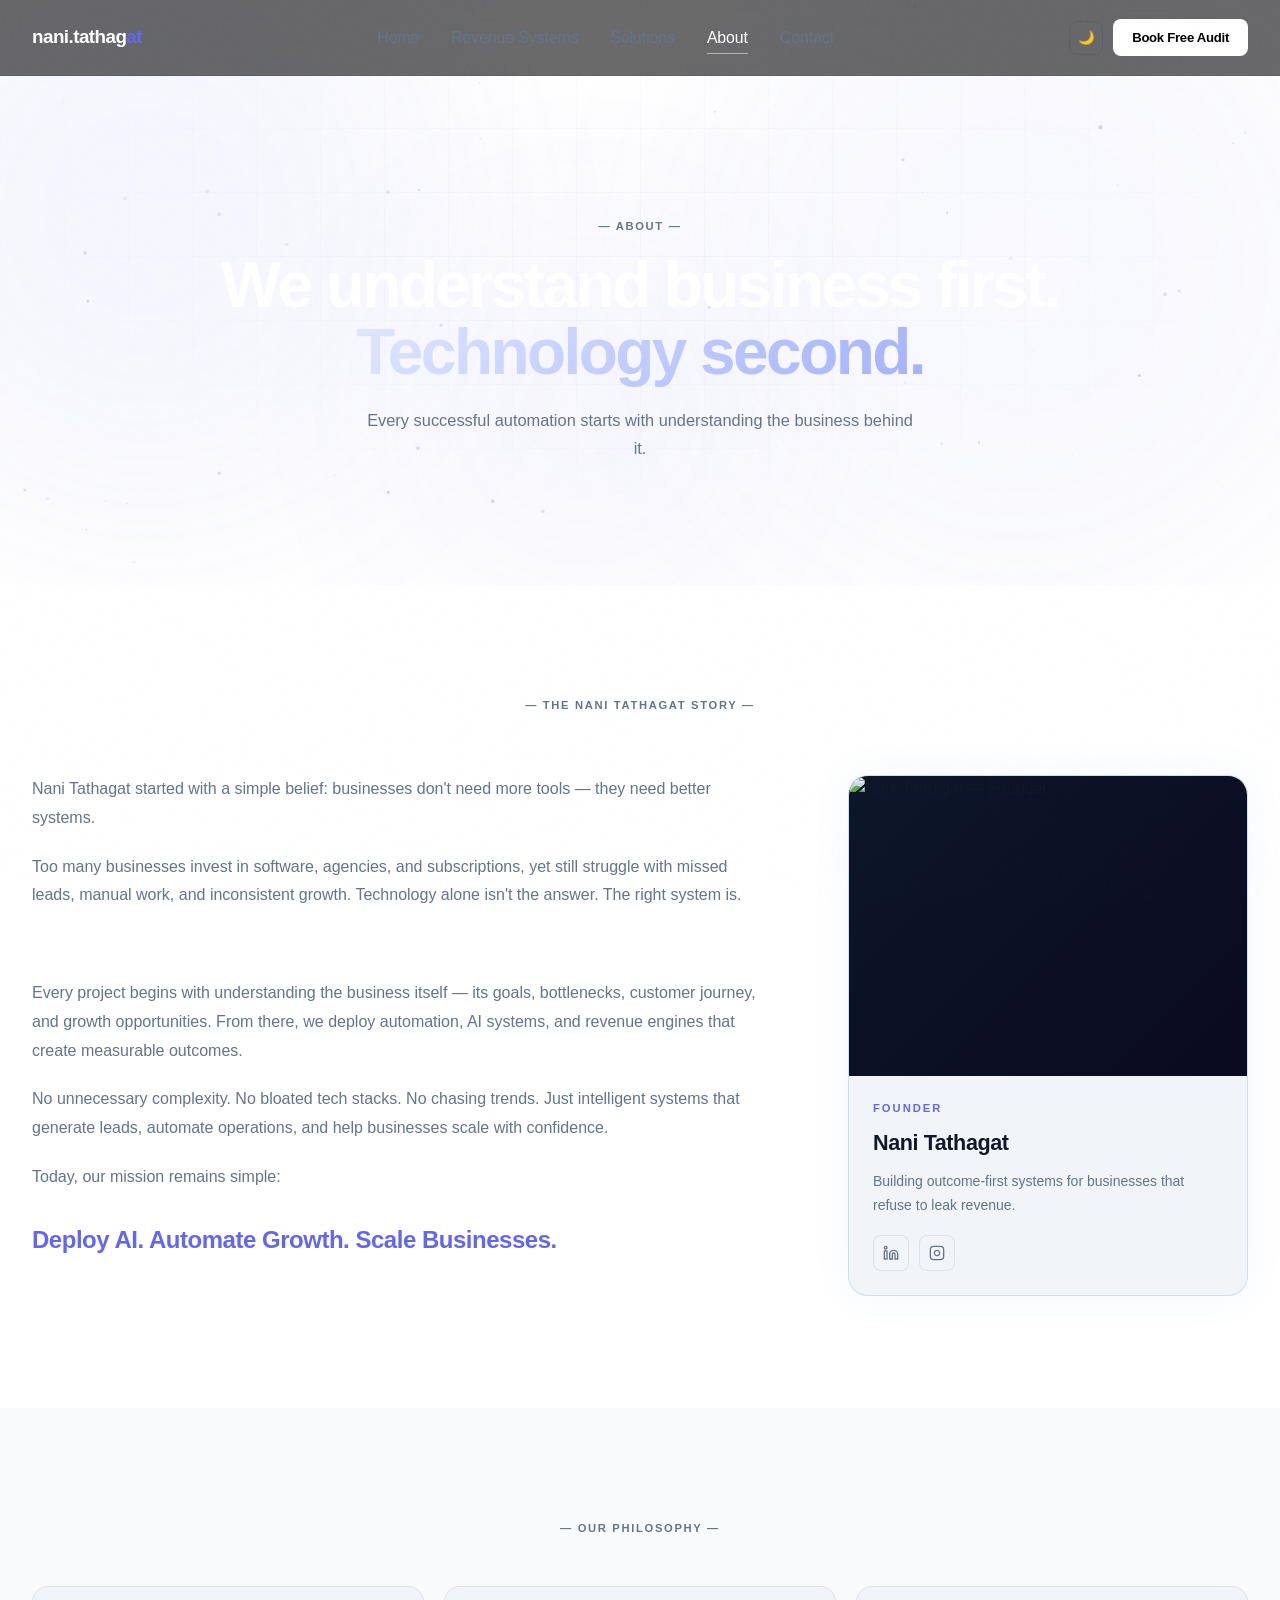
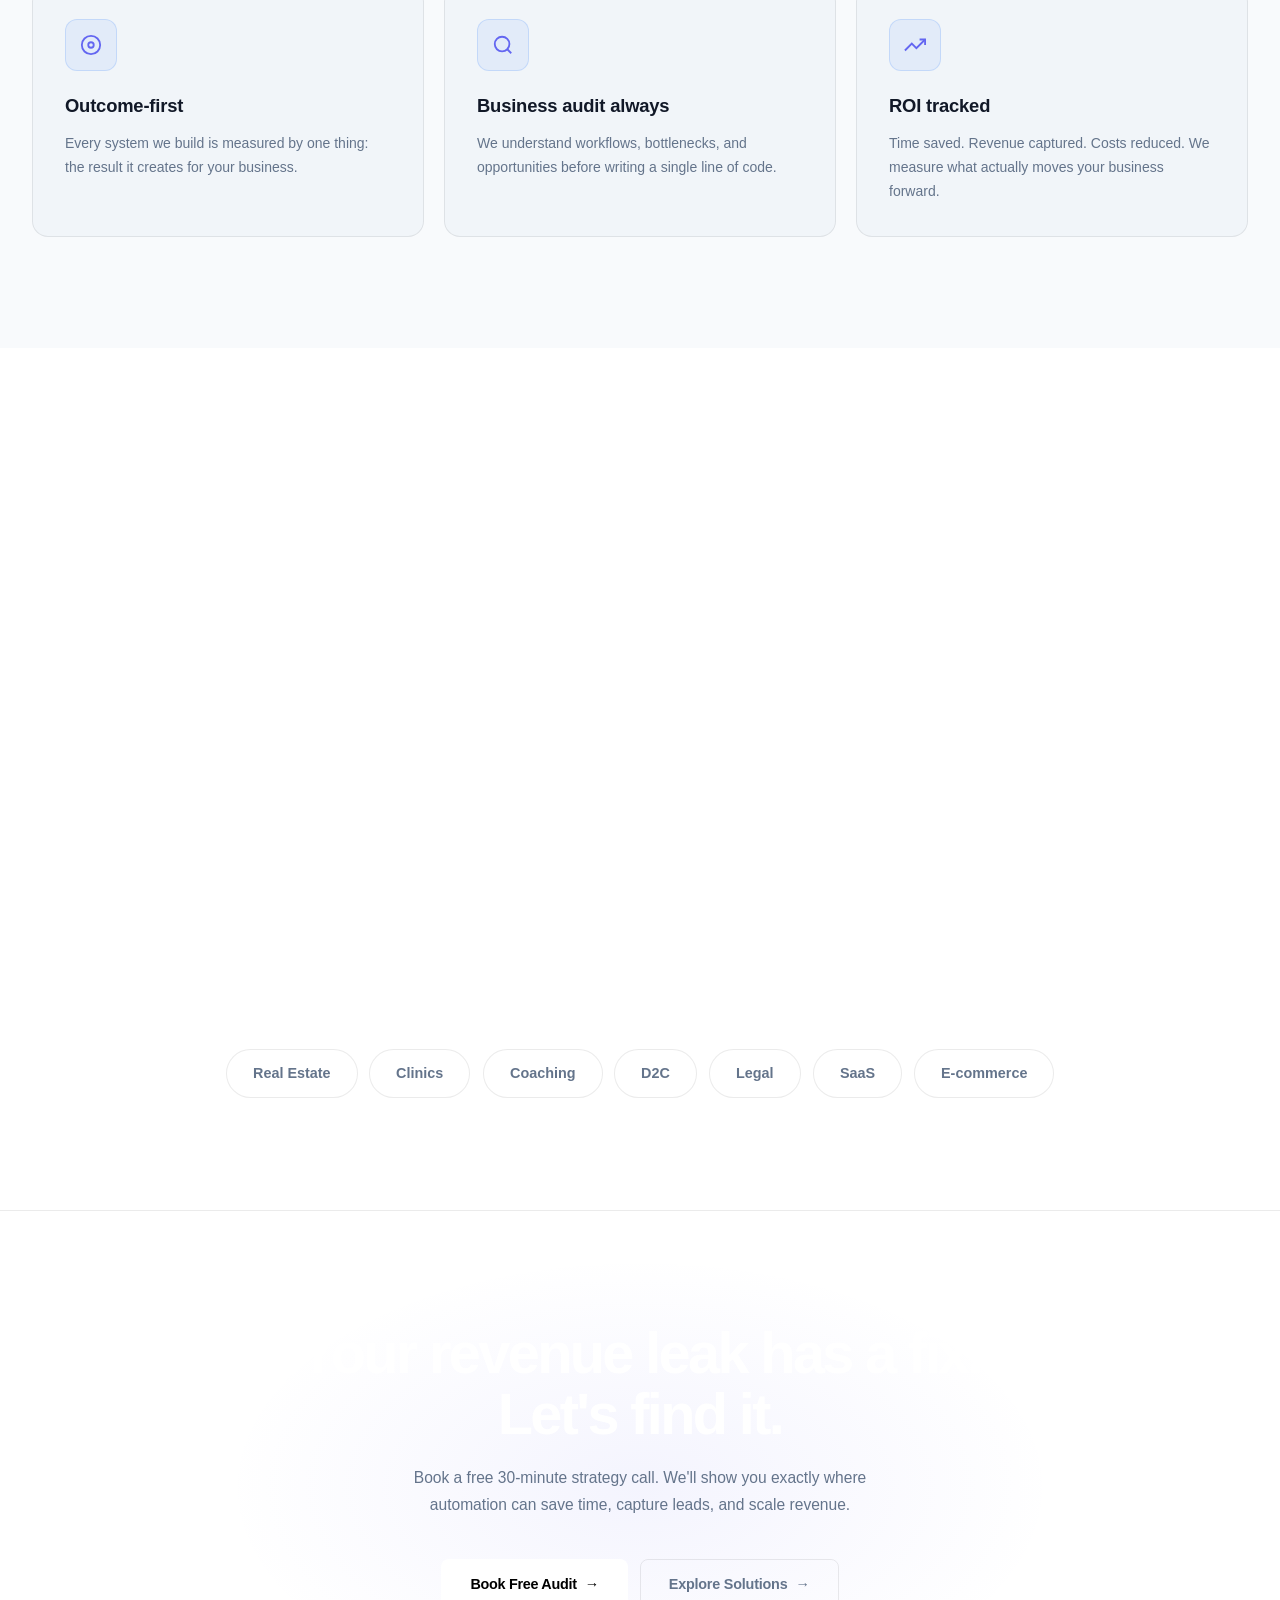
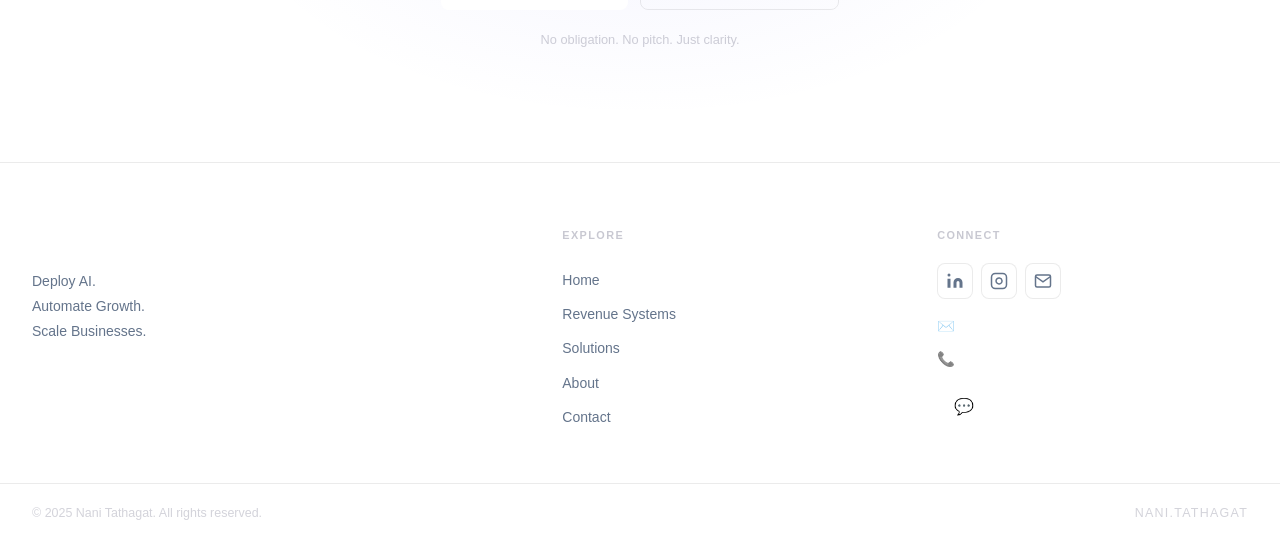
==== about.html @ a407cdc8 "first commit" ====
<!DOCTYPE html>
<html lang="en">
<head>
<meta charset="UTF-8">
<meta name="viewport" content="width=device-width, initial-scale=1.0">
<title>About — nani.tathagat</title>
<link rel="stylesheet" href="assets/css/style.css">
<link rel="preconnect" href="https://fonts.googleapis.com">
<link rel="preconnect" href="https://fonts.gstatic.com" crossorigin>
<link href="https://fonts.googleapis.com/css2?family=Space+Grotesk:wght@400;500;600;700&family=Manrope:wght@300;400;500;600;700;800&display=swap" rel="stylesheet">
<style>
.founder-grid{display:grid;grid-template-columns:1fr 400px;gap:80px;align-items:start;margin-top:60px;}
.founder-story p{font-size:1rem;color:var(--muted);line-height:1.8;margin-bottom:20px;}
.founder-story .tagline-statement{font-size:1.5rem;font-weight:900;color:var(--accent);letter-spacing:-0.02em;margin-top:32px;line-height:1.3;}
.founder-card{background:var(--bg-card2);border:1px solid rgba(59,130,246,0.2);border-radius:20px;overflow:hidden;transition:all 0.3s;box-shadow:0 0 40px rgba(59,130,246,0.06);}
.founder-card:hover{border-color:rgba(59,130,246,0.4);box-shadow:0 0 60px rgba(59,130,246,0.12),0 20px 50px rgba(0,0,0,0.5);}
.founder-img-wrap{width:100%;aspect-ratio:1/1;background:linear-gradient(135deg,#0d1629 0%,#0a0a20 100%);display:flex;align-items:center;justify-content:center;position:relative;overflow:hidden;}
.founder-img-placeholder{width:100%;height:100%;display:flex;align-items:center;justify-content:center;background:linear-gradient(145deg,#0f1f3d,#070710);position:relative;}
.founder-img-placeholder::after{content:'';position:absolute;inset:0;background:radial-gradient(ellipse 80% 60% at 50% 70%,rgba(59,130,246,0.15) 0%,transparent 70%);}
.founder-img-placeholder svg{opacity:0.15;color:var(--accent);}
.founder-card-body{padding:24px;}
.founder-role{font-size:0.7rem;font-weight:700;letter-spacing:0.18em;color:var(--accent);margin-bottom:8px;}
.founder-name{font-size:1.35rem;font-weight:900;margin-bottom:10px;letter-spacing:-0.02em;}
.founder-bio{font-size:0.875rem;color:var(--muted);line-height:1.65;margin-bottom:18px;}
.founder-socials{display:flex;gap:10px;}
.philosophy-grid{display:grid;grid-template-columns:repeat(3,1fr);gap:20px;margin-top:48px;}
.philosophy-card{background:var(--bg-card2);border:1px solid var(--border);border-radius:16px;padding:32px;transition:all 0.3s;}
.philosophy-card:hover{border-color:var(--border-blue);transform:translateY(-4px);box-shadow:0 20px 40px rgba(0,0,0,0.4),0 0 30px var(--glow);}
.phil-icon{width:52px;height:52px;background:rgba(59,130,246,0.08);border:1px solid rgba(59,130,246,0.18);border-radius:12px;display:flex;align-items:center;justify-content:center;color:var(--accent);margin-bottom:20px;}
.phil-title{font-size:1.15rem;font-weight:800;margin-bottom:12px;letter-spacing:-0.01em;}
.phil-text{font-size:0.875rem;color:var(--muted);line-height:1.7;}
.build-grid{display:grid;grid-template-columns:repeat(3,1fr);gap:20px;margin-top:48px;}
.build-card{background:var(--bg-card2);border:1px solid var(--border);border-radius:16px;padding:32px;transition:all 0.3s;}
.build-card:hover{border-color:var(--border-blue);transform:translateY(-4px);box-shadow:0 20px 40px rgba(0,0,0,0.4);}
.build-title{font-size:1.15rem;font-weight:800;margin-bottom:14px;letter-spacing:-0.01em;}
.build-text{font-size:0.875rem;color:var(--muted);line-height:1.7;}
.industries-wrap{display:flex;flex-wrap:wrap;gap:12px;justify-content:center;margin-top:40px;}
.industry-pill{padding:12px 26px;background:rgba(255,255,255,0.05);border:1px solid var(--border);border-radius:100px;font-size:0.9rem;font-weight:600;color:var(--muted);transition:all 0.2s;}
.industry-pill:hover{border-color:var(--border-blue);color:#fff;background:rgba(59,130,246,0.08);}
@media(max-width:900px){.founder-grid{grid-template-columns:1fr;gap:40px;}.philosophy-grid,.build-grid{grid-template-columns:1fr;}}
@media(max-width:600px){.philosophy-grid,.build-grid{grid-template-columns:1fr;}}
</style>
</head>
<body>

  <!-- NAVBAR -->
  <nav class="navbar" id="navbar">
    <div class="nav-container">
      <a href="#" class="nav-logo">nani.tathag<span class="logo-o">at</span></a>
      <ul class="nav-links">
        <li><a href="index.html" class="nav-link">Home</a></li>
        <li><a href="revenue-systems.html" class="nav-link">Revenue Systems</a></li>
        <li><a href="solutions.html" class="nav-link">Solutions</a></li>
        <li><a href="about.html" class="nav-link">About</a></li>
        <li><a href="contact.html" class="nav-link">Contact</a></li>
      </ul>
      <div class="nav-right">
        <button class="theme-toggle" id="themeToggle" aria-label="Toggle theme">
          <svg width="18" height="18" viewBox="0 0 24 24" fill="none" stroke="currentColor" stroke-width="2">
            <circle cx="12" cy="12" r="4"/>
            <path d="M12 2v2M12 20v2M4.93 4.93l1.41 1.41M17.66 17.66l1.41 1.41M2 12h2M20 12h2M6.34 17.66l-1.41 1.41M19.07 4.93l-1.41 1.41"/>
          </svg>
        </button>
        <a href="contact.html" class="btn-audit-nav">Book Free Audit</a>
        <button class="hamburger" id="hamburger" aria-label="Menu">
          <span></span><span></span><span></span>
        </button>
      </div>
    </div>
    <div class="mobile-menu" id="mobileMenu">
      <a href="index.html" class="mobile-link">Home</a>
      <a href="revenue-systems.html" class="mobile-link">Revenue Systems</a>
      <a href="solutions.html" class="mobile-link">Solutions</a>
      <a href="about.html" class="mobile-link">About</a>
      <a href="contact.html" class="mobile-link">Contact</a>
    </div>
  </nav>

<section class="hero" style="min-height:65vh;">
  <div class="hero-grid-bg"></div>
  <div class="floating-orb orb1"></div>
  <div class="floating-orb orb2"></div>
  <div class="floating-orb orb3"></div>
  <div class="hero-container" style="grid-template-columns:1fr;text-align:center;padding:100px 32px 80px;">
    <div>
      <p class="section-eyebrow reveal-up" style="--delay:0s;">— ABOUT —</p>
      <h1 class="hero-heading reveal-up" style="--delay:0.1s;text-align:center;max-width:860px;margin:0 auto 20px;">
        We understand business first.<br><span class="gradient-text">Technology second.</span>
      </h1>
      <p class="hero-sub reveal-up" style="--delay:0.2s;text-align:center;max-width:560px;margin:0 auto;">
        Every successful automation starts with understanding the business behind it.
      </p>
    </div>
  </div>
</section>

<section class="problem-section">
  <div class="section-container">
    <p class="section-eyebrow reveal-up" style="--delay:0s;">— THE NANI TATHAGAT STORY —</p>
    <div class="founder-grid">
      <div class="founder-story reveal-left" style="--delay:0.1s;">
        <p>Nani Tathagat started with a simple belief: businesses don't need more tools — they need better systems.</p>
        <p>Too many businesses invest in software, agencies, and subscriptions, yet still struggle with missed leads, manual work, and inconsistent growth. Technology alone isn't the answer. The right system is.</p>
        <p><strong style="color:#fff;">That's why we build differently.</strong></p>
        <p>Every project begins with understanding the business itself — its goals, bottlenecks, customer journey, and growth opportunities. From there, we deploy automation, AI systems, and revenue engines that create measurable outcomes.</p>
        <p>No unnecessary complexity. No bloated tech stacks. No chasing trends. Just intelligent systems that generate leads, automate operations, and help businesses scale with confidence.</p>
        <p style="margin-bottom:8px;">Today, our mission remains simple:</p>
        <p class="tagline-statement">Deploy AI. Automate Growth. Scale Businesses.</p>
      </div>
      <div class="reveal-right" style="--delay:0.2s;">
        <div class="founder-card">

          <div class="founder-img-wrap" style="height:300px;">
  <img 
    src="assets/images/founder.png" 
    alt="Nani Tathagat — Founder" 
    style="width:100%; height:100%; object-fit:cover; object-position:center top; display:block;"
  />
</div>
          <div class="founder-card-body">
            <p class="founder-role">FOUNDER</p>
            <h3 class="founder-name">Nani Tathagat</h3>
            <p class="founder-bio">Building outcome-first systems for businesses that refuse to leak revenue.</p>
            <div class="founder-socials">
              <a href="https://www.linkedin.com/in/nani-tathagat-158829404/" class="social-btn" aria-label="LinkedIn">
                <svg width="16" height="16" viewBox="0 0 24 24" fill="none" stroke="currentColor" stroke-width="2"><path d="M16 8a6 6 0 0 1 6 6v7h-4v-7a2 2 0 0 0-2-2 2 2 0 0 0-2 2v7h-4v-7a6 6 0 0 1 6-6z"/><rect x="2" y="9" width="4" height="12"/><circle cx="4" cy="4" r="2"/></svg>
              </a>
              <a href="https://www.instagram.com/nanl.tathagat" class="social-btn" aria-label="Instagram">
                <svg width="16" height="16" viewBox="0 0 24 24" fill="none" stroke="currentColor" stroke-width="2"><rect x="2" y="2" width="20" height="20" rx="5" ry="5"/><path d="M16 11.37A4 4 0 1 1 12.63 8 4 4 0 0 1 16 11.37z"/><line x1="17.5" y1="6.5" x2="17.51" y2="6.5"/></svg>
              </a>
            </div>
          </div>
        </div>
      </div>
    </div>
  </div>
</section>

<section class="systems-section">
  <div class="section-container">
    <p class="section-eyebrow reveal-up" style="--delay:0s;">— OUR PHILOSOPHY —</p>
    <div class="philosophy-grid">
      <div class="philosophy-card reveal-up" style="--delay:0.1s;">
        <div class="phil-icon">
          <svg width="22" height="22" viewBox="0 0 24 24" fill="none" stroke="currentColor" stroke-width="2"><circle cx="12" cy="12" r="10"/><circle cx="12" cy="12" r="3"/></svg>
        </div>
        <h3 class="phil-title">Outcome-first</h3>
        <p class="phil-text">Every system we build is measured by one thing: the result it creates for your business.</p>
      </div>
      <div class="philosophy-card reveal-up" style="--delay:0.2s;">
        <div class="phil-icon">
          <svg width="22" height="22" viewBox="0 0 24 24" fill="none" stroke="currentColor" stroke-width="2"><circle cx="11" cy="11" r="8"/><line x1="21" y1="21" x2="16.65" y2="16.65"/></svg>
        </div>
        <h3 class="phil-title">Business audit always</h3>
        <p class="phil-text">We understand workflows, bottlenecks, and opportunities before writing a single line of code.</p>
      </div>
      <div class="philosophy-card reveal-up" style="--delay:0.3s;">
        <div class="phil-icon">
          <svg width="22" height="22" viewBox="0 0 24 24" fill="none" stroke="currentColor" stroke-width="2"><polyline points="23 6 13.5 15.5 8.5 10.5 1 18"/><polyline points="17 6 23 6 23 12"/></svg>
        </div>
        <h3 class="phil-title">ROI tracked</h3>
        <p class="phil-text">Time saved. Revenue captured. Costs reduced. We measure what actually moves your business forward.</p>
      </div>
    </div>
  </div>
</section>

<section class="solutions-section">
  <div class="section-container">
    <p class="section-eyebrow reveal-up" style="--delay:0s;">— WHAT WE BUILD —</p>
    <div class="build-grid">
      <div class="build-card reveal-up" style="--delay:0.1s;">
        <div class="card-icon" style="margin-bottom:20px;">
          <svg width="20" height="20" viewBox="0 0 24 24" fill="none" stroke="currentColor" stroke-width="2"><path d="M12 2L2 7l10 5 10-5-10-5z"/><path d="M2 17l10 5 10-5"/><path d="M2 12l10 5 10-5"/></svg>
        </div>
        <h3 class="build-title">Revenue Capture System</h3>
        <p class="build-text">Instant lead response, qualification, and booking automation. Never lose a prospect to a slow follow-up again.</p>
      </div>
      <div class="build-card reveal-up" style="--delay:0.2s;">
        <div class="card-icon" style="margin-bottom:20px;">
          <svg width="20" height="20" viewBox="0 0 24 24" fill="none" stroke="currentColor" stroke-width="2"><rect x="2" y="3" width="20" height="14" rx="2" ry="2"/><line x1="8" y1="21" x2="16" y2="21"/><line x1="12" y1="17" x2="12" y2="21"/></svg>
        </div>
        <h3 class="build-title">Operations Efficiency System</h3>
        <p class="build-text">Automated workflows that save hours every week. Connect your tools and eliminate manual data entry permanently.</p>
      </div>
      <div class="build-card reveal-up" style="--delay:0.3s;">
        <div class="card-icon" style="margin-bottom:20px;">
          <svg width="20" height="20" viewBox="0 0 24 24" fill="none" stroke="currentColor" stroke-width="2"><path d="M21 16V8a2 2 0 0 0-1-1.73l-7-4a2 2 0 0 0-2 0l-7 4A2 2 0 0 0 3 8v8a2 2 0 0 0 1 1.73l7 4a2 2 0 0 0 2 0l7-4A2 2 0 0 0 21 16z"/></svg>
        </div>
        <h3 class="build-title">Digital Salesman</h3>
        <p class="build-text">High-converting websites connected directly to automated pipelines. Your site works 24/7 to capture and qualify leads.</p>
      </div>
    </div>
  </div>
</section>

<section class="why-section">
  <div class="section-container">
    <p class="section-eyebrow reveal-up" style="--delay:0s;">— INDUSTRIES WE WORK WITH —</p>
    <div class="industries-wrap">
      <span class="industry-pill reveal-up" style="--delay:0.05s;">Real Estate</span>
      <span class="industry-pill reveal-up" style="--delay:0.1s;">Clinics</span>
      <span class="industry-pill reveal-up" style="--delay:0.15s;">Coaching</span>
      <span class="industry-pill reveal-up" style="--delay:0.2s;">D2C</span>
      <span class="industry-pill reveal-up" style="--delay:0.25s;">Legal</span>
      <span class="industry-pill reveal-up" style="--delay:0.3s;">SaaS</span>
      <span class="industry-pill reveal-up" style="--delay:0.35s;">E-commerce</span>
    </div>
  </div>
</section>

<section class="cta-section">
  <div class="cta-orb"></div>
  <div class="section-container">
    <div class="cta-inner">
      <h2 class="cta-heading reveal-up" style="--delay:0s;">Your revenue leak has a fix.<br>Let's find it.</h2>
      <p class="cta-sub reveal-up" style="--delay:0.1s;">Book a free 30-minute strategy call. We'll show you exactly where automation can save time, capture leads, and scale revenue.</p>
      <div class="cta-btns reveal-up" style="--delay:0.2s;">
        <a href="contact.html" class="btn-cta-primary">Book Free Audit <span class="btn-arrow">→</span></a>
        <a href="solutions.html" class="btn-cta-secondary">Explore Solutions <span class="btn-arrow">→</span></a>
      </div>
      <p class="cta-note reveal-up" style="--delay:0.3s;">No obligation. No pitch. Just clarity.</p>
    </div>
  </div>
</section>

<footer class="footer">
  <div class="footer-top">
    <div>
      <p class="footer-logo">nani.tathagat</p>
      <p class="footer-tagline">Deploy AI.<br>Automate Growth.<br>Scale Businesses.</p>
    </div>
    <div>
      <p class="footer-nav-label">EXPLORE</p>
      <nav class="footer-nav">
        <a href="index.html">Home</a>
        <a href="revenue-systems.html">Revenue Systems</a>
        <a href="solutions.html">Solutions</a>
        <a href="about.html">About</a>
        <a href="contact.html">Contact</a>
      </nav>
    </div>
    <div class="footer-connect">
        <div class="footer-nav-label">CONNECT</div>
        <div class="footer-social">
          <a href="https://www.linkedin.com/in/nani-tathagat-158829404/" class="social-btn" aria-label="LinkedIn">
            <svg width="18" height="18" fill="currentColor" viewBox="0 0 24 24">
              <path d="M16 8a6 6 0 0 1 6 6v7h-4v-7a2 2 0 0 0-2-2 2 2 0 0 0-2 2v7h-4v-7a6 6 0 0 1 6-6z" />
              <rect x="2" y="9" width="4" height="12" />
              <circle cx="4" cy="4" r="2" />
            </svg>
          </a>
          <a href="https://www.instagram.com/nanl.tathagat" class="social-btn" aria-label="Instagram">
            <svg width="18" height="18" fill="none" stroke="currentColor" stroke-width="2" viewBox="0 0 24 24">
              <rect x="2" y="2" width="20" height="20" rx="5" ry="5" />
              <path d="M16 11.37A4 4 0 1 1 12.63 8 4 4 0 0 1 16 11.37z" />
              <line x1="17.5" y1="6.5" x2="17.51" y2="6.5" />
            </svg>
          </a>
          <a href="mailto:allabasha.in@gmail.com" class="social-btn" aria-label="Email">
            <svg width="18" height="18" fill="none" stroke="currentColor" stroke-width="2" viewBox="0 0 24 24">
              <path d="M4 4h16c1.1 0 2 .9 2 2v12c0 1.1-.9 2-2 2H4c-1.1 0-2-.9-2-2V6c0-1.1.9-2 2-2z" />
              <polyline points="22,6 12,13 2,6" />
            </svg>
          </a>
        </div>
        <p class="footer-email">
          ✉️ allabasha.in@gmail.com
        </p>

        <p class="footer-phone">
          <a href="tel:+918885607601">
            📞 +91 8885607601
          </a>
        </p>

        <a href="https://wa.me/6303310449" target="_blank" class="footer-whatsapp">
          💬 Chat on WhatsApp
        </a>
      </div>
  </div>
  <div class="footer-bottom">
    <p>© 2025 Nani Tathagat. All rights reserved.</p>
    <p class="footer-bottom-right">NANI.TATHAGAT</p>
  </div>
</footer>

<script>
(function(){
  const navbar=document.getElementById('navbar');
  window.addEventListener('scroll',()=>{navbar.classList.toggle('scrolled',window.scrollY>20);});

  const hamburger=document.getElementById('hamburger');
  const mobileMenu=document.getElementById('mobileMenu');
  hamburger.addEventListener('click',()=>{mobileMenu.classList.toggle('open');});

  const observer=new IntersectionObserver((entries)=>{
    entries.forEach(e=>{if(e.isIntersecting)e.target.classList.add('revealed');});
  },{threshold:0.12});
  document.querySelectorAll('.reveal-up,.reveal-left,.reveal-right').forEach(el=>observer.observe(el));
})();
</script>
<script src="/js/script.js"></script>
  <script src="/js/animations.js"></script>

</body>
</html>
---- assets/css/style.css ----
/* ===== RESET & BASE ===== */
*,
*::before,
*::after {
  box-sizing: border-box;
  margin: 0;
  padding: 0;
}

@import url('https://fonts.googleapis.com/css2?family=Syne:wght@400;500;600;700;800&family=DM+Sans:ital,opsz,wght@0,9..40,300;0,9..40,400;0,9..40,500;0,9..40,600;1,9..40,400&display=swap');

:root {
  --bg: #050508;
  --bg-card: #08080f;
  --bg-card2: #0d0d16;
  --accent: #6366F1;
  --accent2: #6366f1;
  --accent-rgb: 99, 102, 241;
  --text: #FFFFFF;
  --muted: #8b8b9e;
  --muted-bright: #a1a1b4;
  --border: rgba(255, 255, 255, 0.065);
  --border-blue: rgba(99, 102, 241, 0.2);
  --glow: rgba(99, 102, 241, 0.06);
  --font: 'DM Sans', -apple-system, BlinkMacSystemFont, 'Segoe UI', sans-serif;
  --font-display: 'Syne', var(--font);
  --radius-sm: 8px;
  --radius-md: 12px;
  --radius-lg: 16px;
  --shadow-card: 0 1px 2px rgba(0, 0, 0, 0.5), 0 8px 32px rgba(0, 0, 0, 0.35), inset 0 1px 0 rgba(255, 255, 255, 0.04);
  --shadow-hover: 0 2px 8px rgba(0, 0, 0, 0.6), 0 20px 48px rgba(0, 0, 0, 0.45), 0 0 0 1px rgba(99, 102, 241, 0.08), inset 0 1px 0 rgba(255, 255, 255, 0.06);
  --transition: 0.22s cubic-bezier(0.4, 0, 0.2, 1);
  --transition-spring: 0.4s cubic-bezier(0.34, 1.56, 0.64, 1);
}

html {
  scroll-behavior: smooth;
  font-size: 16px;
}

body {
  background: var(--bg);
  color: var(--text);
  font-family: var(--font);
  line-height: 1.6;
  overflow-x: hidden;
  -webkit-font-smoothing: antialiased;
  -moz-osx-font-smoothing: grayscale;
  transition:
    background-color .3s ease,
    color .3s ease;
}

a {
  text-decoration: none;
  color: inherit;
}

ul {
  list-style: none;
}

/* ===== SCROLLBAR ===== */
::-webkit-scrollbar {
  width: 3px;
}

::-webkit-scrollbar-track {
  background: transparent;
}

::-webkit-scrollbar-thumb {
  background: rgba(99, 102, 241, 0.18);
  border-radius: 2px;
}

::-webkit-scrollbar-thumb:hover {
  background: rgba(99, 102, 241, 0.3);
}

/* ===== NOISE TEXTURE OVERLAY ===== */
body::before {
  content: '';
  position: fixed;
  inset: 0;
  z-index: 9999;
  pointer-events: none;
  background-image: url("data:image/svg+xml,%3Csvg viewBox='0 0 256 256' xmlns='http://www.w3.org/2000/svg'%3E%3Cfilter id='noise'%3E%3CfeTurbulence type='fractalNoise' baseFrequency='0.9' numOctaves='4' stitchTiles='stitch'/%3E%3C/filter%3E%3Crect width='100%25' height='100%25' filter='url(%23noise)' opacity='0.03'/%3E%3C/svg%3E");
  opacity: 0.4;
}

/* ===== NAVBAR ===== */
.navbar {
  position: fixed;
  top: 0;
  left: 0;
  right: 0;
  z-index: 1000;
  height: 76px;
  background: rgba(5, 5, 8, 0.6);
  backdrop-filter: blur(28px) saturate(1.6);
  -webkit-backdrop-filter: blur(28px) saturate(1.6);
  border-bottom: 1px solid var(--border);
  transition: background var(--transition), border-color var(--transition), box-shadow var(--transition);
  [data-theme="light"] .navbar {
  background: rgba(255,255,255,.85);
  border-bottom: 1px solid rgba(0,0,0,.08);
}

[data-theme="light"] .navbar.scrolled {
  background: rgba(255,255,255,.95);
}
}

.navbar.scrolled {
  background: rgba(5, 5, 8, 0.92);
  border-bottom-color: rgba(255, 255, 255, 0.09);
  box-shadow: 0 1px 0 rgba(255, 255, 255, 0.04), 0 4px 24px rgba(0, 0, 0, 0.4);
}

.nav-container {
  max-width: 1280px;
  margin: 0 auto;
  height: 100%;
  padding: 0 32px;
  display: flex;
  align-items: center;
  gap: 0;
}

.nav-logo {
  font-family: var(--font-display);
  font-size: 1.18rem;
  font-weight: 700;
  letter-spacing: -0.03em;
  color: #fff;
  flex-shrink: 0;
  transition: opacity var(--transition);
}

.nav-logo:hover {
  opacity: 0.8;
}

.logo-o {
  color: var(--accent2);
}

.nav-links {
  display: flex;
  align-items: center;
  gap: 2px;
  margin: 0 auto;
}

.nav-link {
  font-size: 0.99rem;
  font-weight: 500;
  color: var(--muted);
  position: relative;
  padding: 7px 15px;
  border-radius: var(--radius-sm);
  transition: color var(--transition), background var(--transition);
  letter-spacing: -0.005em;
}

.nav-link::after {
  content: '';
  position: absolute;
  bottom: -1px;
  left: 15px;
  right: 15px;
  height: 1px;
  background: rgba(255, 255, 255, 0.5);
  transform: scaleX(0);
  transform-origin: center;
  transition: transform 0.25s cubic-bezier(0.4, 0, 0.2, 1);
}

.nav-link:hover,
.nav-link.active {
  color: #fff;
}

.nav-link:hover {
  background: rgba(255, 255, 255, 0.048);
}

.nav-link.active::after,
.nav-link:hover::after {
  transform: scaleX(1);
}

.nav-right {
  display: flex;
  align-items: center;
  gap: 10px;
  flex-shrink: 0;
}

.theme-toggle {
  width: 34px;
  height: 34px;
  background: transparent;
  border: 1px solid var(--border);
  border-radius: var(--radius-sm);
  display: flex;
  align-items: center;
  justify-content: center;
  cursor: pointer;
  color: var(--muted);
  transition: all var(--transition);
}

.theme-toggle:hover {
  background: rgba(255, 255, 255, 0.05);
  color: #fff;
  border-color: rgba(255, 255, 255, 0.14);
}

.btn-audit-nav {
  padding: 7px 18px;
  background: #fff;
  color: #000;
  border-radius: var(--radius-sm);
  font-size: 0.82rem;
  font-weight: 600;
  letter-spacing: -0.02em;
  transition: all var(--transition);
  border: 1px solid rgba(255, 255, 255, 0.9);
  position: relative;
  overflow: hidden;
}

.btn-audit-nav::before {
  content: '';
  position: absolute;
  inset: 0;
  background: rgba(0, 0, 0, 0.06);
  opacity: 0;
  transition: opacity var(--transition);
}

.btn-audit-nav:hover {
  background: rgba(255, 255, 255, 0.92);
}

.btn-audit-nav:hover::before {
  opacity: 1;
}

.hamburger {
  display: none;
  flex-direction: column;
  gap: 5px;
  cursor: pointer;
  background: none;
  border: none;
  padding: 4px;
}

.hamburger span {
  display: block;
  width: 20px;
  height: 1.5px;
  background: rgba(255, 255, 255, 0.65);
  border-radius: 1px;
  transition: all 0.25s;
}

.mobile-menu {
    position: fixed;
    top: 76px;
    left: 0;
    width: 100%;
    height: calc(100vh - 76px);

    background: rgba(5,5,8,0.98);
    backdrop-filter: blur(25px);

    display: flex;
    flex-direction: column;

    padding: 40px 30px;

    transform: translateX(100%);
    transition: transform 0.4s ease;

    z-index: 999;
}

.mobile-menu.open {
    transform: translateX(0);
}
body.menu-open {
    overflow: hidden;
}

.mobile-link {
  padding: 11px 0;
  font-size: 0.95rem;
  font-weight: 500;
  color: var(--muted);
  border-bottom: 1px solid var(--border);
  transition: color var(--transition);
}

.mobile-link:hover {
  color: #fff;
}

/* ===== HERO ===== */
.hero {
  min-height: 100vh;
  display: flex;
  align-items: center;
  position: relative;
  overflow: hidden;
  padding-top: 76px;
  background: var(--bg);
}

.hero-grid-bg {
  position: absolute;
  inset: 0;
  background-image:
    linear-gradient(rgba(99, 102, 241, 0.04) 1px, transparent 1px),
    linear-gradient(90deg, rgba(99, 102, 241, 0.04) 1px, transparent 1px);
  background-size: 64px 64px;
  mask-image: radial-gradient(ellipse 80% 75% at 50% 40%, black 10%, transparent 72%);
  -webkit-mask-image: radial-gradient(ellipse 80% 75% at 50% 40%, black 10%, transparent 72%);
  animation: gridShift 20s ease-in-out infinite;
}

@keyframes gridShift {

  0%,
  100% {
    background-position: 0 0;
    opacity: 1;
  }

  50% {
    background-position: 4px 4px;
    opacity: 0.7;
  }
}

.floating-orb {
  position: absolute;
  border-radius: 50%;
  filter: blur(110px);
  opacity: 0.08;
  pointer-events: none;
  animation: floatOrb 12s ease-in-out infinite;
  will-change: transform;
}

.orb1 {
  width: 600px;
  height: 600px;
  background: radial-gradient(circle, #818cf8, #6366f1);
  top: -15%;
  left: -12%;
  animation-delay: 0s;
}

.orb2 {
  width: 650px;
  height: 650px;
  background: radial-gradient(circle, #818cf8, #6366f1);
  top: -10%;
  right: -5%;
  animation-delay: -5s;
  opacity: 0.06;
}

.orb3 {
  width: 350px;
  height: 350px;
  background: radial-gradient(circle, #6366f1, #4f46e5);
  bottom: 0%;
  left: 32%;
  animation-delay: -10s;
}

@keyframes floatOrb {

  0%,
  100% {
    transform: translateY(0px) scale(1);
  }

  33% {
    transform: translateY(-20px) scale(1.02);
  }

  66% {
    transform: translateY(12px) scale(0.98);
  }
}

.hero-container {
  max-width: 1360px;
  margin: 0 auto;
  padding: 64px 48px 64px 56px;
  display: grid;
  grid-template-columns: 45fr 55fr;
  align-items: center;
  gap: 32px;
  width: 100%;
}

.hero-label {
  display: inline-flex;
  align-items: center;
  gap: 8px;
  font-size: 0.7rem;
  font-weight: 600;
  letter-spacing: 0.13em;
  color: var(--muted);
  margin-bottom: 28px;
  padding: 6px 14px 6px 8px;
  background: rgba(255, 255, 255, 0.03);
  border: 1px solid rgba(255, 255, 255, 0.08);
  border-radius: 100px;
  width: fit-content;
  backdrop-filter: blur(8px);
}

.label-dot {
  width: 6px;
  height: 6px;
  border-radius: 50%;
  background: #22c55e;
  flex-shrink: 0;
  animation: pulse 2.5s ease-in-out infinite;
  box-shadow: 0 0 6px rgba(34, 197, 94, 0.5);
}

@keyframes pulse {

  0%,
  100% {
    opacity: 1;
    box-shadow: 0 0 0 0 rgba(34, 197, 94, 0.4), 0 0 6px rgba(34, 197, 94, 0.5);
  }

  50% {
    opacity: 0.8;
    box-shadow: 0 0 0 5px rgba(34, 197, 94, 0), 0 0 10px rgba(34, 197, 94, 0.3);
  }
}

.hero-heading {
  font-family: var(--font-display);
  font-size: clamp(2.7rem, 5vw, 4.4rem);
  font-weight: 800;
  line-height: 1.05;
  letter-spacing: -0.04em;
  margin-bottom: 24px;
  color: #fff;
}

.gradient-text {
  background: linear-gradient(135deg, #e0e7ff 0%, #a5b4fc 35%, #c7d2fe 65%, #f0f0ff 100%);
  background-size: 300%;
  -webkit-background-clip: text;
  -webkit-text-fill-color: transparent;
  background-clip: text;
  animation: shimmer 8s linear infinite;
}

@keyframes shimmer {
  0% {
    background-position: 0% 50%;
  }

  100% {
    background-position: 300% 50%;
  }
}

.hero-sub {
  font-size: 1.025rem;
  color: var(--muted);
  line-height: 1.72;
  margin-bottom: 36px;
  max-width: 480px;
  font-weight: 400;
}

.hero-btns {
  display: flex;
  gap: 12px;
  flex-wrap: wrap;
}

/* Hero trust strip */
.hero-meta {
  display: flex;
  align-items: center;
  gap: 20px;
  margin-top: 28px;
  flex-wrap: wrap;
}

.hero-meta-divider {
  width: 1px;
  height: 28px;
  background: rgba(255, 255, 255, 0.08);
  flex-shrink: 0;
}

.hero-stat {
  display: flex;
  flex-direction: column;
  gap: 1px;
}

.hero-stat-value {
  font-family: var(--font-display);
  font-size: 1.1rem;
  font-weight: 700;
  color: #fff;
  letter-spacing: -0.03em;
  line-height: 1;
}

.hero-stat-label {
  font-size: 0.68rem;
  font-weight: 500;
  color: var(--muted);
  letter-spacing: 0.04em;
  text-transform: uppercase;
}

/* Diagram status chips */
.diagram-chips {
  position: absolute;
  top: 6%;
  right: -2%;
  display: flex;
  flex-direction: column;
  gap: 8px;
  z-index: 5;
  pointer-events: none;
}

.diagram-chip {
  display: flex;
  align-items: center;
  gap: 7px;
  padding: 6px 12px 6px 8px;
  background: rgba(8, 8, 16, 0.88);
  border: 1px solid rgba(99, 102, 241, 0.16);
  border-radius: 100px;
  backdrop-filter: blur(12px);
  white-space: nowrap;
}

.diagram-chip-dot {
  width: 5px;
  height: 5px;
  border-radius: 50%;
  background: #22c55e;
  flex-shrink: 0;
  animation: pulse 2.5s ease-in-out infinite;
  box-shadow: 0 0 5px rgba(34, 197, 94, 0.5);
}

.diagram-chip-dot.orange {
  background: #f59e0b;
  box-shadow: 0 0 5px rgba(245, 158, 11, 0.5);
  animation-delay: -1.2s;
}

.diagram-chip span {
  font-size: 0.65rem;
  font-weight: 600;
  color: rgba(255, 255, 255, 0.6);
  letter-spacing: 0.06em;
  text-transform: uppercase;
}


/* ===== BUTTONS ===== */
.btn-primary {
  display: inline-flex;
  align-items: center;
  gap: 8px;
  padding: 12px 24px;
  background: #fff;
  color: #000;
  border-radius: var(--radius-sm);
  font-weight: 600;
  font-size: 0.875rem;
  transition: all 0.25s cubic-bezier(0.4, 0, 0.2, 1);
  border: 1px solid rgba(255, 255, 255, 0.9);
  letter-spacing: -0.02em;
  position: relative;
  overflow: hidden;
}

.btn-primary::after {
  content: '';
  position: absolute;
  inset: 0;
  background: linear-gradient(135deg, rgba(255, 255, 255, 0.15) 0%, transparent 60%);
  opacity: 0;
  transition: opacity 0.25s;
}

.btn-primary:hover {
  background: rgba(255, 255, 255, 0.92);
  transform: translateY(-2px);
  box-shadow: 0 6px 24px rgba(0, 0, 0, 0.35), 0 0 0 1px rgba(255, 255, 255, 0.15);
}

.btn-primary:hover::after {
  opacity: 1;
}

.btn-primary:active {
  transform: translateY(0) scale(0.97);
}

.btn-arrow {
  font-size: 0.9rem;
  transition: transform 0.25s cubic-bezier(0.34, 1.56, 0.64, 1);
  display: inline-block;
}

.btn-primary:hover .btn-arrow {
  transform: translateX(4px);
}

.btn-secondary {
  display: inline-flex;
  align-items: center;
  padding: 12px 24px;
  background: transparent;
  color: var(--muted);
  border: 1px solid var(--border);
  border-radius: var(--radius-sm);
  font-weight: 500;
  font-size: 0.875rem;
  transition: all 0.25s cubic-bezier(0.4, 0, 0.2, 1);
  letter-spacing: -0.015em;
}

.btn-secondary:hover {
  border-color: rgba(255, 255, 255, 0.18);
  color: #fff;
  background: rgba(255, 255, 255, 0.04);
  transform: translateY(-2px);
  box-shadow: 0 4px 16px rgba(0, 0, 0, 0.25);
}

/*  ===========new code start === */

/*====================================
      CORE VARS — matches your site exactly
    =====================================*/
*,
*::before,
*::after {
  box-sizing: border-box;
  margin: 0;
  padding: 0;
}

:root {
  --bg: #050508;
  --bg-card: #08080f;
  --accent: #6366F1;
  --accent-rgb: 99, 102, 241;
  --text: #FFFFFF;
  --muted: #8b8b9e;
  --border: rgba(255, 255, 255, 0.065);
  --font: 'DM Sans', sans-serif;
  --font-display: 'Syne', var(--font);
}

html,
body {
  background: var(--bg);
  color: var(--text);
  font-family: var(--font);
  overflow-x: hidden;
}

/*====================================
      PREVIEW SHELL (remove in production)
    =====================================*/
.preview-label {
  text-align: center;
  padding: 12px;
  font-size: 0.7rem;
  letter-spacing: 0.12em;
  color: rgba(99, 102, 241, 0.5);
  border-bottom: 1px solid rgba(99, 102, 241, 0.1);
  font-family: var(--font-display);
}

/*====================================
      HERO SECTION
    =====================================*/
.hero {
  min-height: 100vh;
  display: flex;
  align-items: center;
  position: relative;
  overflow: hidden;
  padding-top: 76px;
  background: var(--bg);
}

/* Grid background */
.hero-grid-bg {
  position: absolute;
  inset: 0;
  background-image:
    linear-gradient(rgba(99, 102, 241, 0.04) 1px, transparent 1px),
    linear-gradient(90deg, rgba(99, 102, 241, 0.04) 1px, transparent 1px);
  background-size: 64px 64px;
  mask-image: radial-gradient(ellipse 80% 75% at 50% 40%, black 10%, transparent 72%);
  -webkit-mask-image: radial-gradient(ellipse 80% 75% at 50% 40%, black 10%, transparent 72%);
  animation: gridShift 20s ease-in-out infinite;
}

@keyframes gridShift {

  0%,
  100% {
    background-position: 0 0;
    opacity: 1;
  }

  50% {
    background-position: 4px 4px;
    opacity: 0.7;
  }
}

/* Ambient orbs */
.floating-orb {
  position: absolute;
  border-radius: 50%;
  filter: blur(110px);
  pointer-events: none;
  animation: floatOrb 12s ease-in-out infinite;
}

.orb1 {
  width: 600px;
  height: 600px;
  background: radial-gradient(circle, #818cf8, #6366f1);
  top: -15%;
  left: -12%;
  opacity: 0.07;
  animation-delay: 0s;
}

.orb2 {
  width: 650px;
  height: 650px;
  background: radial-gradient(circle, #818cf8, #6366f1);
  top: -10%;
  right: -5%;
  opacity: 0.05;
  animation-delay: -5s;
}

.orb3 {
  width: 350px;
  height: 350px;
  background: radial-gradient(circle, #6366f1, #4f46e5);
  bottom: 0;
  left: 32%;
  opacity: 0.06;
  animation-delay: -10s;
}

@keyframes floatOrb {

  0%,
  100% {
    transform: translateY(0px) scale(1);
  }

  33% {
    transform: translateY(-20px) scale(1.02);
  }

  66% {
    transform: translateY(12px) scale(0.98);
  }
}

/* Layout */
.hero-container {
  max-width: 1360px;
  margin: 0 auto;
  padding: 64px 48px 64px 56px;
  display: grid;
  grid-template-columns: 45fr 55fr;
  align-items: center;
  gap: 24px;
  width: 100%;
  position: relative;
  z-index: 1;
}

/*====================================
      LEFT SIDE — unchanged from your site
    =====================================*/
.hero-label {
  display: inline-flex;
  align-items: center;
  gap: 8px;
  font-size: 0.7rem;
  font-weight: 600;
  letter-spacing: 0.13em;
  color: var(--muted);
  margin-bottom: 28px;
  padding: 6px 14px 6px 8px;
  background: rgba(255, 255, 255, 0.03);
  border: 1px solid rgba(255, 255, 255, 0.08);
  border-radius: 100px;
  width: fit-content;
  backdrop-filter: blur(8px);
}

.label-dot {
  width: 6px;
  height: 6px;
  border-radius: 50%;
  background: #22c55e;
  flex-shrink: 0;
  animation: labelPulse 2.5s ease-in-out infinite;
  box-shadow: 0 0 6px rgba(34, 197, 94, 0.5);
}

@keyframes labelPulse {

  0%,
  100% {
    box-shadow: 0 0 0 0 rgba(34, 197, 94, 0.4), 0 0 6px rgba(34, 197, 94, 0.5);
  }

  50% {
    box-shadow: 0 0 0 5px rgba(34, 197, 94, 0), 0 0 10px rgba(34, 197, 94, 0.3);
  }
}

.hero-heading {
  font-family: var(--font-display);
  font-size: clamp(2.7rem, 5vw, 4.4rem);
  font-weight: 800;
  line-height: 1.05;
  letter-spacing: -0.04em;
  margin-bottom: 24px;
  color: #fff;
}

.gradient-text {
  background: linear-gradient(135deg, #e0e7ff 0%, #a5b4fc 35%, #c7d2fe 65%, #f0f0ff 100%);
  background-size: 300%;
  -webkit-background-clip: text;
  -webkit-text-fill-color: transparent;
  background-clip: text;
  animation: shimmer 8s linear infinite;
}

@keyframes shimmer {
  0% {
    background-position: 0% 50%;
  }

  100% {
    background-position: 300% 50%;
  }
}

.hero-sub {
  font-size: 1.025rem;
  color: var(--muted);
  line-height: 1.72;
  margin-bottom: 36px;
  max-width: 480px;
  font-weight: 400;
}

.hero-btns {
  display: flex;
  gap: 12px;
  flex-wrap: wrap;
}

.btn-primary {
  display: inline-flex;
  align-items: center;
  gap: 8px;
  padding: 12px 24px;
  background: #fff;
  color: #000;
  border-radius: 8px;
  font-weight: 600;
  font-size: 0.875rem;
  border: 1px solid rgba(255, 255, 255, 0.9);
  letter-spacing: -0.02em;
  transition: all 0.25s;
  cursor: pointer;
}

.btn-primary:hover {
  background: rgba(255, 255, 255, 0.92);
  transform: translateY(-2px);
}

.btn-secondary {
  display: inline-flex;
  align-items: center;
  padding: 12px 24px;
  background: transparent;
  color: var(--muted);
  border: 1px solid var(--border);
  border-radius: 8px;
  font-weight: 500;
  font-size: 0.875rem;
  transition: all 0.25s;
  cursor: pointer;
}

.btn-secondary:hover {
  border-color: rgba(255, 255, 255, 0.18);
  color: #fff;
  transform: translateY(-2px);
}

.hero-meta {
  display: flex;
  align-items: center;
  gap: 20px;
  margin-top: 28px;
  flex-wrap: wrap;
}

.hero-meta-divider {
  width: 1px;
  height: 28px;
  background: rgba(255, 255, 255, 0.08);
}

.hero-stat {
  display: flex;
  flex-direction: column;
  gap: 1px;
}

.hero-stat-value {
  font-family: var(--font-display);
  font-size: 1.1rem;
  font-weight: 700;
  color: #fff;
  letter-spacing: -0.03em;
  line-height: 1;
}

.hero-stat-label {
  font-size: 0.68rem;
  font-weight: 500;
  color: var(--muted);
  letter-spacing: 0.04em;
  text-transform: uppercase;
}

/*====================================
      RIGHT SIDE — THE NEW PREMIUM GRAPHIC
    =====================================*/
.hero-right {
  display: flex;
  justify-content: center;
  align-items: center;
  position: relative;
}

.hero-right::before {
  content: '';
  position: absolute;
  inset: -10% -5%;
  background: radial-gradient(ellipse 70% 60% at 55% 50%, rgba(99, 102, 241, 0.09) 0%, transparent 70%);
  pointer-events: none;
  z-index: 0;
}

/* Outer wrapper */
.os-graphic {
  position: relative;
  width: 100%;
  max-width: 660px;
  z-index: 1;
}

/* Status chips — top right */
.diagram-chips {
  position: absolute;
  top: 2%;
  right: 0%;
  display: flex;
  flex-direction: column;
  gap: 8px;
  z-index: 10;
  pointer-events: none;
}

.diagram-chip {
  display: flex;
  align-items: center;
  gap: 7px;
  padding: 6px 12px 6px 8px;
  background: rgba(8, 8, 16, 0.9);
  border: 1px solid rgba(99, 102, 241, 0.18);
  border-radius: 100px;
  backdrop-filter: blur(16px);
  white-space: nowrap;
}

.chip-dot {
  width: 5px;
  height: 5px;
  border-radius: 50%;
  flex-shrink: 0;
  animation: chipPulse 2.5s ease-in-out infinite;
}

.chip-dot.green {
  background: #22c55e;
  box-shadow: 0 0 5px rgba(34, 197, 94, 0.6);
}

.chip-dot.amber {
  background: #f59e0b;
  box-shadow: 0 0 5px rgba(245, 158, 11, 0.6);
  animation-delay: -1.2s;
}

@keyframes chipPulse {

  0%,
  100% {
    opacity: 1;
  }

  50% {
    opacity: 0.55;
  }
}

.diagram-chip span {
  font-size: 0.63rem;
  font-weight: 600;
  color: rgba(255, 255, 255, 0.55);
  letter-spacing: 0.08em;
  text-transform: uppercase;
  font-family: var(--font);
}

/* Canvas container */
.os-canvas-wrap {
  position: relative;
  width: 100%;
  padding-bottom: 95%;
  /* aspect ratio ~1:0.95 */
}

/* The main canvas */
#osCanvas {
  position: absolute;
  inset: 0;
  width: 100%;
  height: 100%;
}

/* Revenue leak badge */
.leak-badge {
  position: absolute;
  bottom: 14%;
  left: 50%;
  transform: translateX(-50%);
  background: rgba(8, 8, 15, 0.96);
  border: 1px solid rgba(239, 68, 68, 0.3);
  color: #f87171;
  font-size: 0.62rem;
  font-weight: 700;
  letter-spacing: 0.12em;
  padding: 5px 14px;
  border-radius: 6px;
  font-family: var(--font-display);
  opacity: 0;
  box-shadow: 0 0 0 rgba(239, 68, 68, 0);
  transition: opacity 0.4s, box-shadow 0.4s;
  pointer-events: none;
  z-index: 8;
  white-space: nowrap;
}

.leak-badge.visible {
  opacity: 1;
  box-shadow: 0 0 24px rgba(239, 68, 68, 0.18);
}

/*====================================
      MOBILE
    =====================================*/
@media (max-width: 768px) {
  .hero-container {
    grid-template-columns: 1fr;
    gap: 48px;
    padding: 80px 24px;
  }

  .hero-right {
    display: none;
  }

  .hero-sub {
    max-width: 100%;
  }

  .hero-meta {
    display: none;
  }
  
}



/*  ===========new code end === */

/* ===== INDUSTRIES BAR ===== */
.industries-bar {
  border-top: 1px solid var(--border);
  border-bottom: 1px solid var(--border);
  padding: 0;
  overflow: hidden;
  background: var(--bg);
}

.industries-label{
  display:flex;
  align-items:center;
  justify-content:center;
  gap:16px;

  font-size:.75rem;
  font-weight:600;
  letter-spacing:.2em;
  text-transform:uppercase;

  color: rgba(129,140,248,.75);

  padding:18px 0 12px;
}

.industries-label span{
  width:60px;
  height:1px;

  background:rgba(255,255,255,.15);
}

.industries-track-wrap {
  overflow: hidden;
  padding: 14px 0 18px;
  mask-image: linear-gradient(to right, transparent, black 12%, black 88%, transparent);
}

.industries-track {
  display: flex;
  align-items: center;
  width: fit-content;
  animation: scrollTrack 55s linear infinite;
}

.industries-group {
  display: flex;
  align-items: center;
  gap: 20px;
  flex-shrink: 0;
  padding-right: 48px;
}

@keyframes scrollTrack {
  from {
    transform: translateX(0);
  }

  to {
    transform: translateX(-50%);
  }
}

.industry-item {
  display: flex;
  align-items: center;
  justify-content: center;

  padding: 10px 18px;

  border: 1px solid rgba(255,255,255,0.08);

  background: rgba(255,255,255,0.03);

  backdrop-filter: blur(10px);

  border-radius: 999px;

  color: rgba(255,255,255,0.65);

  white-space: nowrap;

  font-size: 0.85rem;

  font-weight: 500;

  transition: all .3s ease;
}

.industry-item:hover {
  color: #fff;

  transform: translateY(-2px);

  border-color: rgba(129,140,248,0.35);

  box-shadow:
    0 0 20px rgba(129,140,248,.15),
    0 0 40px rgba(129,140,248,.08);
}

.industry-sep {
  color: rgba(255, 255, 255, 0.1);
  font-size: 0.4rem;
}

/* ===== SECTIONS COMMON ===== */
.section-container {
  max-width: 1280px;
  margin: 0 auto;
  padding: 112px 32px;
}

.section-eyebrow {
  font-size: 0.7rem;
  font-weight: 600;
  letter-spacing: 0.15em;
  color: var(--muted);
  text-align: center;
  margin-bottom: 16px;
  text-transform: uppercase;
}

.section-heading {
  font-family: var(--font-display);
  font-size: clamp(2rem, 3.8vw, 3.1rem);
  font-weight: 800;
  text-align: center;
  line-height: 1.08;
  letter-spacing: -0.04em;
  margin-bottom: 20px;
  color: #fff;
}

.section-sub {
  text-align: center;
  color: var(--muted);
  font-size: 0.975rem;
  line-height: 1.72;
  max-width: 540px;
  margin: 0 auto 64px;
}

.muted-text {
  color: var(--muted);
}

/* ===== PROBLEM CARDS ===== */
.problem-section {
  background: var(--bg);
}

.problem-heading {
  font-family: var(--font-display);
  font-size: clamp(2rem, 3.8vw, 3.1rem);
  font-weight: 800;
  text-align: center;
  line-height: 1.08;
  letter-spacing: -0.04em;
  margin-bottom: 64px;
  color: #fff;
}

.problem-cards {
  display: grid;
  grid-template-columns: repeat(4, 1fr);
  gap: 12px;
  margin-bottom: 48px;
}

.problem-card {
  background: var(--bg-card2);
  border: 1px solid var(--border);
  border-radius: var(--radius-lg);
  padding: 28px 24px;
  transition: border-color 0.3s, transform 0.3s cubic-bezier(0.34, 1.3, 0.64, 1), box-shadow 0.3s;
  animation-delay: var(--delay);
  position: relative;
  overflow: hidden;
}

.problem-card::before {
  content: '';
  position: absolute;
  top: 0;
  left: 0;
  right: 0;
  height: 1px;
  background: linear-gradient(90deg, transparent, rgba(99, 102, 241, 0.3), transparent);
  opacity: 0;
  transition: opacity 0.3s;
}

.problem-card:hover {
  border-color: rgba(99, 102, 241, 0.2);
  transform: translateY(-4px);
  box-shadow: var(--shadow-hover);
}

.problem-card:hover::before {
  opacity: 1;
}

.card-top {
  display: flex;
  align-items: center;
  justify-content: space-between;
  margin-bottom: 20px;
}

.card-icon {
  width: 40px;
  height: 40px;
  background: rgba(255, 255, 255, 0.04);
  border: 1px solid var(--border);
  border-radius: var(--radius-sm);
  display: flex;
  align-items: center;
  justify-content: center;
  color: var(--muted);
  transition: all 0.3s;
}

.problem-card:hover .card-icon {
  border-color: rgba(99, 102, 241, 0.25);
  color: rgba(99, 102, 241, 0.8);
  background: rgba(99, 102, 241, 0.06);
}

.card-num {
  font-family: var(--font-display);
  font-size: 1.9rem;
  font-weight: 800;
  color: rgba(255, 255, 255, 0.06);
  letter-spacing: -0.05em;
  line-height: 1;
}

.card-title {
  font-size: 1rem;
  font-weight: 600;
  margin-bottom: 10px;
  letter-spacing: -0.025em;
  color: #fff;
}

.card-text {
  font-size: 0.85rem;
  color: var(--muted);
  line-height: 1.68;
}

.problem-cta {
  text-align: center;
}

.btn-large {
  padding: 13px 32px;
  font-size: 0.9rem;
}

/* ===== SYSTEMS SECTION ===== */
.systems-section {
  background: var(--bg-card);
}

.systems-grid {
  display: grid;
  grid-template-columns: 1fr 1fr;
  gap: 16px;
  margin-top: 64px;
}

.system-card {
  background: linear-gradient(145deg, #0f0f1a 0%, #0a0a14 100%);
  border: 1px solid var(--border);
  border-radius: var(--radius-lg);
  padding: 36px;
  transition: border-color 0.3s, transform 0.35s cubic-bezier(0.34, 1.3, 0.64, 1), box-shadow 0.3s;
  animation-delay: var(--delay);
  display: flex;
  flex-direction: column;
  position: relative;
  overflow: hidden;
}

.system-card::after {
  content: '';
  position: absolute;
  top: -50%;
  right: -50%;
  width: 100%;
  height: 100%;
  background: radial-gradient(circle, rgba(99, 102, 241, 0.04) 0%, transparent 65%);
  opacity: 0;
  transition: opacity 0.4s;
  pointer-events: none;
}

.system-card:hover {
  border-color: rgba(255, 255, 255, 0.12);
  transform: translateY(-4px);
  box-shadow: var(--shadow-hover);
}

.system-card:hover::after {
  opacity: 1;
}

.system-card-flagship {
  border-color: rgba(99, 102, 241, 0.18);
}

.system-card-flagship::after {
  background: radial-gradient(circle, rgba(99, 102, 241, 0.07) 0%, transparent 65%);
}

.system-card-flagship:hover {
  border-color: rgba(99, 102, 241, 0.32);
}

.system-card-header {
  display: flex;
  gap: 8px;
  margin-bottom: 24px;
}

.system-badge {
  display: inline-flex;
  padding: 4px 10px;
  background: rgba(255, 255, 255, 0.04);
  border: 1px solid var(--border);
  border-radius: 6px;
  font-size: 0.68rem;
  font-weight: 600;
  letter-spacing: 0.1em;
  color: var(--muted);
  text-transform: uppercase;
}

.flagship-badge {
  display: inline-flex;
  padding: 4px 10px;
  background: rgba(99, 102, 241, 0.08);
  border: 1px solid rgba(99, 102, 241, 0.2);
  border-radius: 6px;
  font-size: 0.68rem;
  font-weight: 600;
  letter-spacing: 0.1em;
  color: var(--accent);
  text-transform: uppercase;
}

.system-title {
  font-family: var(--font-display);
  font-size: 1.45rem;
  font-weight: 700;
  margin-bottom: 8px;
  letter-spacing: -0.035em;
  color: #fff;
}

.system-sub {
  font-size: 0.875rem;
  color: var(--muted);
  margin-bottom: 28px;
  line-height: 1.65;
}

.system-features-label {
  font-size: 0.68rem;
  font-weight: 600;
  letter-spacing: 0.12em;
  color: rgba(139, 139, 158, 0.5);
  text-transform: uppercase;
  margin-bottom: 16px;
}

.system-features {
  display: flex;
  flex-direction: column;
  gap: 10px;
  margin-bottom: 12px;
}

.system-features li {
  display: flex;
  align-items: center;
  gap: 10px;
  font-size: 0.875rem;
  color: rgba(255, 255, 255, 0.65);
}

.feature-icon {
  color: var(--accent);
  font-size: 0.9rem;
  line-height: 1;
  flex-shrink: 0;
}

.more-systems {
  font-size: 0.8rem;
  color: rgba(139, 139, 158, 0.45);
  margin-bottom: 28px;
}

.system-price {
  font-family: var(--font-display);
  font-size: 1.3rem;
  font-weight: 700;
  margin-bottom: 20px;
  margin-top: auto;
  letter-spacing: -0.03em;
}

.system-explore {
  display: inline-flex;
  align-items: center;
  gap: 8px;
  font-size: 0.85rem;
  font-weight: 600;
  color: var(--muted);
  transition: color var(--transition), gap 0.25s cubic-bezier(0.34, 1.56, 0.64, 1);
  border-top: 1px solid var(--border);
  padding-top: 20px;
}

.system-explore:hover {
  gap: 14px;
  color: #fff;
}

/* ===== PROCESS SECTION ===== */
.process-section {
  background: var(--bg);
}

.process-grid {
  display: grid;
  grid-template-columns: 1fr 1fr;
  gap: 56px 96px;
  margin-top: 64px;
}

.process-item {
  display: flex;
  gap: 24px;
  align-items: flex-start;
  animation-delay: var(--delay);
}

.process-num {
  font-family: var(--font-display);
  font-size: 3.2rem;
  font-weight: 800;
  color: rgba(255, 255, 255, 0.07);
  line-height: 1;
  flex-shrink: 0;
  letter-spacing: -0.05em;
}

.process-num-muted {
  color: rgba(255, 255, 255, 0.03);
}

.process-title {
  font-size: 1.02rem;
  font-weight: 600;
  margin-bottom: 8px;
  letter-spacing: -0.025em;
  color: #fff;
}

.process-title-muted {
  color: rgba(255, 255, 255, 0.25);
}

.process-text {
  font-size: 0.875rem;
  color: var(--muted);
  line-height: 1.68;
}

.process-text-muted {
  color: rgba(139, 139, 158, 0.38);
}

/* ===== STATS BAR ===== */
.stats-bar {
  background: linear-gradient(to right, #08080f, #0d0d18, #08080f);
  border-top: 1px solid var(--border);
  border-bottom: 1px solid var(--border);
  display: grid;
  grid-template-columns: repeat(4, 1fr);
  padding: 52px 60px;
  position: relative;
}

.stats-bar::before {
  content: '';
  position: absolute;
  inset: 0;
  background: radial-gradient(ellipse 60% 100% at 50% 50%, rgba(99, 102, 241, 0.04) 0%, transparent 70%);
  pointer-events: none;
}

.stat-item {
  text-align: center;
  position: relative;
}

.stat-item+.stat-item::before {
  content: '';
  position: absolute;
  left: 0;
  top: 50%;
  transform: translateY(-50%);
  width: 1px;
  height: 40px;
  background: var(--border);
}

.stat-number {
  font-family: var(--font-display);
  font-size: clamp(2.3rem, 3.5vw, 3.1rem);
  font-weight: 800;
  color: #fff;
  letter-spacing: -0.055em;
  line-height: 1;
  margin-bottom: 8px;
}

.stat-unit {
  font-size: 1.3rem;
  font-weight: 700;
  color: var(--accent);
}

.stat-label {
  font-size: 0.8rem;
  color: var(--muted);
  font-weight: 500;
  letter-spacing: 0.01em;
}

/* ===== SOLUTIONS SECTION ===== */
.solutions-section {
  background: var(--bg);
}

.solutions-heading {
  text-align: center;
}

.solutions-grid {
  display: grid;
  grid-template-columns: repeat(3, 1fr);
  gap: 16px;
  margin-bottom: 24px;
}

.solutions-grid .solution-card:nth-child(4) {
  grid-column: 1;
}

.solutions-grid .solution-card:nth-child(5) {
  grid-column: 2;
}

.solution-card {
  background: linear-gradient(145deg, #0f0f1a 0%, #0a0a14 100%);
  border: 1px solid var(--border);
  border-radius: var(--radius-lg);
  padding: 28px;
  transition: border-color 0.3s, transform 0.35s cubic-bezier(0.34, 1.3, 0.64, 1), box-shadow 0.3s;
  animation-delay: var(--delay);
  position: relative;
  overflow: hidden;
}

.solution-card::before {
  content: '';
  position: absolute;
  inset: 0;
  background: radial-gradient(circle at var(--mouse-x, 50%) var(--mouse-y, 50%), rgba(99, 102, 241, 0.06) 0%, transparent 60%);
  opacity: 0;
  transition: opacity 0.4s;
  pointer-events: none;
}

.solution-card:hover {
  border-color: rgba(99, 102, 241, 0.2);
  transform: translateY(-4px);
  box-shadow: var(--shadow-hover);
}

.solution-card:hover::before {
  opacity: 1;
}

.sol-category {
  font-size: 0.68rem;
  font-weight: 600;
  letter-spacing: 0.12em;
  color: var(--muted);
  margin-bottom: 14px;
  text-transform: uppercase;
}

.sol-title {
  font-size: 1.1rem;
  font-weight: 600;
  margin-bottom: 10px;
  line-height: 1.3;
  letter-spacing: -0.025em;
  color: #fff;
}

.sol-text {
  font-size: 0.85rem;
  color: var(--muted);
  line-height: 1.68;
  margin-bottom: 20px;
}

.sol-link {
  font-size: 0.82rem;
  font-weight: 600;
  color: var(--muted);
  transition: color var(--transition), gap 0.25s cubic-bezier(0.34, 1.56, 0.64, 1);
  display: inline-flex;
  align-items: center;
  gap: 6px;
}

.sol-link:hover {
  gap: 10px;
  color: #fff;
}

/* ===== SOLUTIONS CTA BOX ===== */
.solutions-cta-box {
  background: linear-gradient(145deg, #0f0f1a 0%, #0a0a14 100%);
  border: 1px solid var(--border);
  border-radius: var(--radius-lg);
  padding: 48px;
  text-align: center;
  margin-bottom: 24px;
  position: relative;
  overflow: hidden;
}

.solutions-cta-box::before {
  content: '';
  position: absolute;
  top: -60%;
  left: 50%;
  transform: translateX(-50%);
  width: 400px;
  height: 300px;
  background: radial-gradient(ellipse, rgba(99, 102, 241, 0.07) 0%, transparent 70%);
  pointer-events: none;
}

.sol-cta-title {
  font-family: var(--font-display);
  font-size: 1.45rem;
  font-weight: 700;
  margin-bottom: 10px;
  letter-spacing: -0.035em;
}

.sol-cta-sub {
  color: var(--muted);
  font-size: 0.9rem;
  margin-bottom: 28px;
  line-height: 1.65;
}

.pricing-note {
  text-align: center;
  font-size: 0.78rem;
  color: rgba(139, 139, 158, 0.38);
}

/* ===== WHY SECTION ===== */
.why-section {
  background: var(--bg);
}

.why-grid {
  display: grid;
  grid-template-columns: 1fr 1fr;
  gap: 48px 80px;
  margin-top: 64px;
}

.why-item {
  display: flex;
  gap: 18px;
  align-items: flex-start;
  animation-delay: var(--delay);
}

.why-icon {
  width: 44px;
  height: 44px;
  background: rgba(255, 255, 255, 0.03);
  border: 1px solid var(--border);
  border-radius: var(--radius-sm);
  display: flex;
  align-items: center;
  justify-content: center;
  color: var(--muted);
  flex-shrink: 0;
  transition: all 0.3s;
}

.why-item:hover .why-icon {
  border-color: rgba(99, 102, 241, 0.25);
  color: rgba(99, 102, 241, 0.7);
  background: rgba(99, 102, 241, 0.05);
}

.why-title {
  font-size: 1rem;
  font-weight: 600;
  margin-bottom: 8px;
  letter-spacing: -0.025em;
  color: #fff;
}

.why-text {
  font-size: 0.875rem;
  color: var(--muted);
  line-height: 1.68;
}

/* ===== FAQ SECTION ===== */
.faq-section {
  background: var(--bg);
}

.faq-heading {
  font-family: var(--font-display);
  font-size: clamp(1.9rem, 3.8vw, 3rem);
  font-weight: 800;
  text-align: center;
  letter-spacing: -0.04em;
  margin-bottom: 16px;
  color: #fff;
}

.faq-list {
  max-width: 800px;
  margin: 60px auto 0;
  display: flex;
  flex-direction: column;
  gap: 8px;
}

.faq-item {
  background: var(--bg-card2);
  border: 1px solid var(--border);
  border-radius: var(--radius-md);
  overflow: hidden;
  transition: border-color var(--transition);
}

.faq-item.active,
.faq-item:hover {
  border-color: rgba(255, 255, 255, 0.12);
}

.faq-item.active {
  border-color: rgba(99, 102, 241, 0.18);
}

.faq-question {
  width: 100%;
  padding: 20px 24px;
  display: flex;
  align-items: center;
  justify-content: space-between;
  background: none;
  border: none;
  cursor: pointer;
  color: #fff;
  font-family: var(--font);
  font-size: 0.96rem;
  font-weight: 600;
  text-align: left;
  gap: 16px;
  letter-spacing: -0.015em;
}

.faq-icon {
  flex-shrink: 0;
  color: var(--muted);
  transition: transform 0.28s, color 0.2s;
}

.faq-item.active .faq-icon {
  transform: rotate(180deg);
  color: #fff;
}

.faq-icon,
.faq-icon svg,
.faq-icon polyline {
  pointer-events: none;
}

.faq-answer {
  max-height: 0;
  overflow: hidden;
  transition: max-height 0.38s cubic-bezier(0.4, 0, 0.2, 1), padding 0.25s;
  padding: 0 24px;
}

.faq-item.active .faq-answer {
  max-height: 600px;
  padding: 0 24px 24px;
}

.faq-answer p {
  color: var(--muted);
  font-size: 0.875rem;
  line-height: 1.72;
}

.faq-list-inner {
  margin-top: 12px;
  display: flex;
  flex-direction: column;
  gap: 6px;
}

.faq-list-inner li {
  color: var(--muted);
  font-size: 0.875rem;
  line-height: 1.6;
}

.faq-list-inner strong {
  color: rgba(255, 255, 255, 0.78);
}

/* ===== CTA SECTION ===== */
.cta-section {
  background: var(--bg);
  position: relative;
  overflow: hidden;
  border-top: 1px solid var(--border);
}

.cta-orb {
  position: absolute;
  width: 900px;
  height: 500px;
  border-radius: 50%;
  background: radial-gradient(ellipse, rgba(99, 102, 241, 0.07) 0%, transparent 65%);
  top: 50%;
  left: 50%;
  transform: translate(-50%, -50%);
  pointer-events: none;
  animation: ctaOrbPulse 6s ease-in-out infinite;
}

@keyframes ctaOrbPulse {

  0%,
  100% {
    opacity: 1;
    transform: translate(-50%, -50%) scale(1);
  }

  50% {
    opacity: 0.7;
    transform: translate(-50%, -50%) scale(1.05);
  }
}

.cta-inner {
  text-align: center;
  position: relative;
}

.cta-heading {
  font-family: var(--font-display);
  font-size: clamp(2.1rem, 4.5vw, 3.6rem);
  font-weight: 800;
  letter-spacing: -0.045em;
  line-height: 1.06;
  margin-bottom: 20px;
  color: #fff;
}

.cta-sub {
  color: var(--muted);
  font-size: 0.975rem;
  line-height: 1.72;
  max-width: 480px;
  margin: 0 auto 40px;
}

.cta-btns {
  display: flex;
  gap: 12px;
  justify-content: center;
  flex-wrap: wrap;
  margin-bottom: 20px;
}

.btn-cta-primary {
  display: inline-flex;
  align-items: center;
  gap: 8px;
  padding: 13px 28px;
  background: #fff;
  color: #000;
  border-radius: var(--radius-sm);
  font-weight: 700;
  font-size: 0.9rem;
  transition: all 0.25s cubic-bezier(0.4, 0, 0.2, 1);
  border: 1px solid rgba(255, 255, 255, 0.9);
  letter-spacing: -0.02em;
}

.btn-cta-primary:hover {
  background: rgba(255, 255, 255, 0.9);
  transform: translateY(-2px);
  box-shadow: 0 6px 24px rgba(0, 0, 0, 0.35);
}

.btn-cta-secondary {
  display: inline-flex;
  align-items: center;
  gap: 8px;
  padding: 13px 28px;
  background: transparent;
  color: var(--muted);
  border: 1px solid var(--border);
  border-radius: var(--radius-sm);
  font-weight: 600;
  font-size: 0.9rem;
  transition: all 0.25s cubic-bezier(0.4, 0, 0.2, 1);
  letter-spacing: -0.015em;
}

.btn-cta-secondary:hover {
  border-color: rgba(255, 255, 255, 0.18);
  color: #fff;
  background: rgba(255, 255, 255, 0.04);
  transform: translateY(-2px);
}

.cta-note {
  font-size: 0.8rem;
  color: rgba(139, 139, 158, 0.42);
}

/* ===== FOOTER ===== */
.footer {
  background: var(--bg);
  border-top: 1px solid var(--border);
}

.footer-top {
  max-width: 1280px;
  margin: 0 auto;
  padding: 64px 32px 48px;
  display: grid;
  grid-template-columns: 1.5fr 1fr 1fr;
  gap: 64px;
}

.footer-logo {
  font-family: var(--font-display);
  font-size: 1.1rem;
  font-weight: 700;
  margin-bottom: 14px;
  color: #fff;
  letter-spacing: -0.03em;
}

.footer-tagline {
  color: var(--muted);
  font-size: 0.875rem;
  line-height: 1.78;
}

.footer-nav-label {
  font-size: 0.68rem;
  font-weight: 600;
  letter-spacing: 0.13em;
  color: rgba(139, 139, 158, 0.48);
  margin-bottom: 18px;
  text-transform: uppercase;
}

.footer-nav {
  display: flex;
  flex-direction: column;
  gap: 0;
}

.footer-nav a {
  color: var(--muted);
  font-size: 0.875rem;
  padding: 6px 0;
  transition: color var(--transition);
}

.footer-nav a:hover {
  color: #fff;
}

.footer-social {
  display: flex;
  gap: 8px;
  margin-bottom: 16px;
}

.social-btn {
  width: 36px;
  height: 36px;
  background: rgba(255, 255, 255, 0.03);
  border: 1px solid var(--border);
  border-radius: var(--radius-sm);
  display: flex;
  align-items: center;
  justify-content: center;
  color: var(--muted);
  transition: all 0.25s;
}

.social-btn:hover {
  background: rgba(99, 102, 241, 0.08);
  border-color: rgba(99, 102, 241, 0.25);
  color: #fff;
  transform: translateY(-2px);
}

.footer-email {
  font-size: 0.875rem;
  color: var(--muted);
}

.footer-bottom {
  max-width: 1280px;
  margin: 0 auto;
  padding: 20px 32px;
  border-top: 1px solid var(--border);
  display: flex;
  justify-content: space-between;
  align-items: center;
}

.footer-bottom p {
  font-size: 0.78rem;
  color: rgba(139, 139, 158, 0.38);
}

.footer-bottom-right {
  letter-spacing: 0.1em;
}

/* ===== REVEAL ANIMATIONS ===== */
.reveal-up,
.reveal-left,
.reveal-right {
  opacity: 0;
  transition: opacity 0.7s cubic-bezier(0.4, 0, 0.2, 1), transform 0.7s cubic-bezier(0.4, 0, 0.2, 1);
  transition-delay: var(--delay, 0s);
  will-change: transform, opacity;
}

.reveal-up {
  transform: translateY(28px);
}

.reveal-left {
  transform: translateX(-28px);
}

.reveal-right {
  transform: translateX(28px);
}

.reveal-up.revealed,
.reveal-left.revealed,
.reveal-right.revealed {
  opacity: 1;
  transform: none;
}

/* ===== SOLUTIONS PAGE SPECIFIC ===== */
.filter-tabs {
  display: flex;
  align-items: center;
  justify-content: center;
  gap: 10px;
  flex-wrap: wrap;
  margin-bottom: 48px;
}

.filter-tab {
  padding: 10px 22px;
  background: rgba(255, 255, 255, 0.04);
  border: 1px solid var(--border);
  border-radius: 100px;
  font-size: 0.85rem;
  font-weight: 600;
  color: var(--muted);
  cursor: pointer;
  transition: all 0.22s;
  white-space: nowrap;
  letter-spacing: -0.01em;
}

.filter-tab:hover {
  border-color: var(--border-blue);
  color: #fff;
  background: rgba(99, 102, 241, 0.05);
}

.filter-tab.active {
  background: var(--accent2);
  border-color: var(--accent2);
  color: #fff;
  box-shadow: 0 0 20px rgba(99, 102, 241, 0.3);
}

.accordion-list {
  max-width: 900px;
  margin: 0 auto;
  display: flex;
  flex-direction: column;
  gap: 14px;
}

.acc-item {
  background: linear-gradient(145deg, #0e0e1a 0%, #09090f 100%);
  border: 1px solid var(--border);
  border-radius: 14px;
  overflow: hidden;
  transition: border-color 0.3s, box-shadow 0.3s, transform 0.35s cubic-bezier(0.34, 1.2, 0.64, 1);
}

.acc-item:hover,
.acc-item.open {
  border-color: rgba(99, 102, 241, 0.22);
}

.acc-item.open {
  box-shadow: 0 8px 40px rgba(0, 0, 0, 0.4), 0 0 0 1px rgba(99, 102, 241, 0.1);
}

.acc-header {
  width: 100%;
  padding: 28px 32px;
  display: flex;
  flex-direction: column;
  background: none;
  border: none;
  cursor: pointer;
  text-align: left;
  color: #fff;
  font-family: var(--font);
}

.acc-top-row {
  display: flex;
  align-items: flex-start;
  justify-content: space-between;
  gap: 16px;
}

.acc-meta {
  flex: 1;
}

.acc-badge {
  display: inline-flex;
  padding: 4px 12px;
  background: rgba(99, 102, 241, 0.1);
  border: 1px solid rgba(99, 102, 241, 0.25);
  border-radius: 6px;
  font-size: 0.7rem;
  font-weight: 700;
  letter-spacing: 0.1em;
  color: var(--accent2);
  margin-bottom: 12px;
}

.acc-title {
  font-family: var(--font-display);
  font-size: 1.28rem;
  font-weight: 800;
  margin-bottom: 8px;
  letter-spacing: -0.03em;
}

.acc-desc {
  font-size: 0.875rem;
  color: var(--muted);
  line-height: 1.65;
}

.acc-arrow {
  flex-shrink: 0;
  color: var(--muted);
  transition: transform 0.38s cubic-bezier(0.34, 1.2, 0.64, 1), color 0.2s;
  margin-top: 4px;
  font-size: 1.2rem;
}

.acc-item.open .acc-arrow {
  transform: rotate(180deg);
  color: var(--accent);
}

.acc-body {
  max-height: 0;
  overflow: hidden;
  transition: max-height 0.48s ease, padding 0.3s;
}

.acc-item.open .acc-body {
  max-height: 800px;
  padding-bottom: 32px;
}

.acc-body-inner {
  padding: 0 32px;
}

.acc-body-inner p {
  font-size: 0.9rem;
  color: var(--muted);
  line-height: 1.72;
  margin-bottom: 20px;
}

.acc-features-label {
  font-size: 0.7rem;
  font-weight: 700;
  letter-spacing: 0.14em;
  color: var(--muted);
  margin-bottom: 14px;
}

.acc-features {
  display: flex;
  flex-direction: column;
  gap: 10px;
  margin-bottom: 24px;
}

.acc-features li {
  display: flex;
  align-items: center;
  gap: 10px;
  font-size: 0.9rem;
  color: rgba(255, 255, 255, 0.82);
}

.acc-features li::before {
  content: '✦';
  color: var(--accent);
  font-size: 0.6rem;
  flex-shrink: 0;
}

.acc-footer {
  display: flex;
  align-items: center;
  justify-content: space-between;
  flex-wrap: wrap;
  gap: 16px;
  padding-top: 20px;
  border-top: 1px solid var(--border);
}

.acc-price {
  font-size: 1rem;
  color: var(--muted);
  font-weight: 500;
}

.acc-price span {
  font-family: var(--font-display);
  font-size: 1.4rem;
  font-weight: 900;
  color: var(--accent2);
}

.acc-price-custom {
  font-family: var(--font-display);
  font-size: 1.2rem;
  font-weight: 800;
  color: var(--accent2);
}

.revenue-cta-section {
  background: #040409;
  border-top: 1px solid var(--border);
}

.revenue-cta-section .section-eyebrow {
  text-align: left;
}

.revenue-cta-section .section-heading {
  text-align: left;
  max-width: 600px;
}

/* ===== ABOUT PAGE ===== */
.timeline-item {
  position: relative;
  padding-left: 32px;
}

.timeline-item::before {
  content: '';
  position: absolute;
  left: 0;
  top: 6px;
  width: 8px;
  height: 8px;
  background: var(--accent);
  border-radius: 50%;
  box-shadow: 0 0 12px rgba(99, 102, 241, 0.5);
}

.timeline-item::after {
  content: '';
  position: absolute;
  left: 3.5px;
  top: 20px;
  width: 1px;
  height: calc(100% + 8px);
  background: linear-gradient(to bottom, rgba(99, 102, 241, 0.3), transparent);
}

.timeline-item:last-child::after {
  display: none;
}

/* ===== CONTACT PAGE ===== */
.contact-form input,
.contact-form textarea,
.contact-form select {
  background: rgba(255, 255, 255, 0.03);
  border: 1px solid var(--border);
  border-radius: var(--radius-sm);
  color: #fff;
  font-family: var(--font);
  transition: border-color 0.25s, box-shadow 0.25s, background 0.25s;
}

.contact-form input:focus,
.contact-form textarea:focus,
.contact-form select:focus {
  outline: none;
  border-color: rgba(99, 102, 241, 0.4);
  box-shadow: 0 0 0 3px rgba(99, 102, 241, 0.08);
  background: rgba(99, 102, 241, 0.03);
}

/* ===== REVENUE SYSTEMS PAGE ===== */
.system-highlight-badge {
  background: rgba(99, 102, 241, 0.1);
  border: 1px solid rgba(99, 102, 241, 0.22);
  border-radius: 6px;
  padding: 4px 12px;
  font-size: 0.7rem;
  font-weight: 600;
  color: var(--accent);
  letter-spacing: 0.1em;
  text-transform: uppercase;
}

/* ===== PARTICLES CANVAS ===== */
#particles-canvas {
  position: absolute;
  inset: 0;
  pointer-events: none;
  opacity: 0.6;
  z-index: 0;
}

/* ===== RESPONSIVE ===== */
@media (max-width: 1100px) {
  .problem-cards {
    grid-template-columns: repeat(2, 1fr);
  }

  .systems-grid {
    grid-template-columns: 1fr;
  }

  .solutions-grid {
    grid-template-columns: repeat(2, 1fr);
  }

  .solutions-grid .solution-card:nth-child(4),
  .solutions-grid .solution-card:nth-child(5) {
    grid-column: auto;
  }

  .stats-bar {
    grid-template-columns: repeat(2, 1fr);
    gap: 0;
    padding: 40px;
  }

  .stat-item+.stat-item::before {
    display: none;
  }
}

@media (max-width: 768px) {
  .nav-links {
    display: none;
  }

  .hamburger {
    display: flex;
  }

  .hero-container {
    grid-template-columns: 1fr;
    gap: 48px;
    padding: 80px 24px;
  }

  .hero-right {
    display: none;
  }

  .hero-sub {
    max-width: 100%;
  }

  .hero-meta {
    display: none;
  }

  .section-container {
    padding: 80px 24px;
  }

  .problem-cards {
    grid-template-columns: 1fr;
  }

  .systems-grid {
    grid-template-columns: 1fr;
  }

  .process-grid {
    grid-template-columns: 1fr;
    gap: 40px;
  }

  .why-grid {
    grid-template-columns: 1fr;
    gap: 32px;
  }

  .solutions-grid {
    grid-template-columns: 1fr;
  }

  .solutions-cta-box {
    padding: 32px 24px;
  }

  .footer-top {
    grid-template-columns: 1fr;
    gap: 40px;
  }

  .footer-bottom {
    flex-direction: column;
    gap: 8px;
    text-align: center;
  }

  .stats-bar {
    grid-template-columns: repeat(2, 1fr);
    padding: 36px 24px;
  }

  .cta-btns {
    flex-direction: column;
    align-items: center;
  }

  .nav-container {
    padding: 0 20px;
  }

  .acc-header {
    padding: 22px 20px;
  }

  .acc-body-inner {
    padding: 0 20px;
  }

  .acc-footer {
    flex-direction: column;
    align-items: flex-start;
  }
}

@media (max-width: 480px) {
  .stats-bar {
    grid-template-columns: 1fr;
  }

  .hero-btns {
    flex-direction: column;
  }

  .process-grid {
    gap: 32px;
  }

  .section-container {
    padding: 64px 20px;
  }

  .hero-heading {
    font-size: 2.3rem;
  }
}

/* ===== STAGGER ANIMATION HELPERS ===== */
.stagger-children>* {
  opacity: 0;
  transform: translateY(20px);
  transition: opacity 0.55s cubic-bezier(0.4, 0, 0.2, 1), transform 0.55s cubic-bezier(0.4, 0, 0.2, 1);
}

.stagger-children.revealed>*:nth-child(1) {
  opacity: 1;
  transform: none;
  transition-delay: 0.05s;
}

.stagger-children.revealed>*:nth-child(2) {
  opacity: 1;
  transform: none;
  transition-delay: 0.12s;
}

.stagger-children.revealed>*:nth-child(3) {
  opacity: 1;
  transform: none;
  transition-delay: 0.19s;
}

.stagger-children.revealed>*:nth-child(4) {
  opacity: 1;
  transform: none;
  transition-delay: 0.26s;
}

.stagger-children.revealed>*:nth-child(5) {
  opacity: 1;
  transform: none;
  transition-delay: 0.33s;
}

.stagger-children.revealed>*:nth-child(n+6) {
  opacity: 1;
  transform: none;
  transition-delay: 0.4s;
}

/* ===== GLOW BORDER ANIMATION ===== */
@keyframes borderGlow {

  0%,
  100% {
    border-color: rgba(99, 102, 241, 0.15);
  }

  50% {
    border-color: rgba(99, 102, 241, 0.35);
  }
}

.glow-border-animate {
  animation: borderGlow 3s ease-in-out infinite;
}

/* ===== MAGNETIC HOVER ZONE ===== */
.magnetic {
  transition: transform 0.3s cubic-bezier(0.34, 1.56, 0.64, 1);
  display: inline-flex;
}

.footer-phone,
.footer-email {
  color: rgba(255,255,255,0.65);
  font-size: 0.9rem;
  margin-top: 10px;
}

.footer-phone a,
.footer-email a {
  color: inherit;
  text-decoration: none;
}

.footer-whatsapp {
  display: inline-block;
  margin-top: 12px;
  color: #fff;
  text-decoration: none;
  padding: 10px 16px;
  border: 1px solid rgba(255,255,255,0.1);
  border-radius: 10px;
  transition: all .3s ease;
}

.footer-whatsapp:hover {
  border-color: rgba(129,140,248,0.4);
  box-shadow: 0 0 20px rgba(129,140,248,0.15);
}

:root {
  --bg: #050508;
  --bg-card: #08080f;
  --bg-card2: #0d0d16;
  --text: #FFFFFF;
  --muted: #8b8b9e;
}

/* LIGHT MODE */

[data-theme="light"] {
  --bg: #ffffff;
  --bg-card: #f8fafc;
  --bg-card2: #f1f5f9;

  --text: #111827;

  --muted: #64748b;
  --muted-bright: #475569;

  --border: rgba(0,0,0,0.08);
  --border-blue: rgba(99,102,241,0.25);

  --glow: rgba(99,102,241,0.08);

  --shadow-card:
      0 4px 20px rgba(0,0,0,0.08);

  --shadow-hover:
      0 10px 30px rgba(0,0,0,0.12);
}


[data-theme="light"] .problem-card,
[data-theme="light"] .solution-card,
[data-theme="light"] .system-card,
[data-theme="light"] .acc-item,
[data-theme="light"] .why-card,
[data-theme="light"] .form-card {

    background: #ffffff;

    border-color:
    rgba(0,0,0,.08);
}
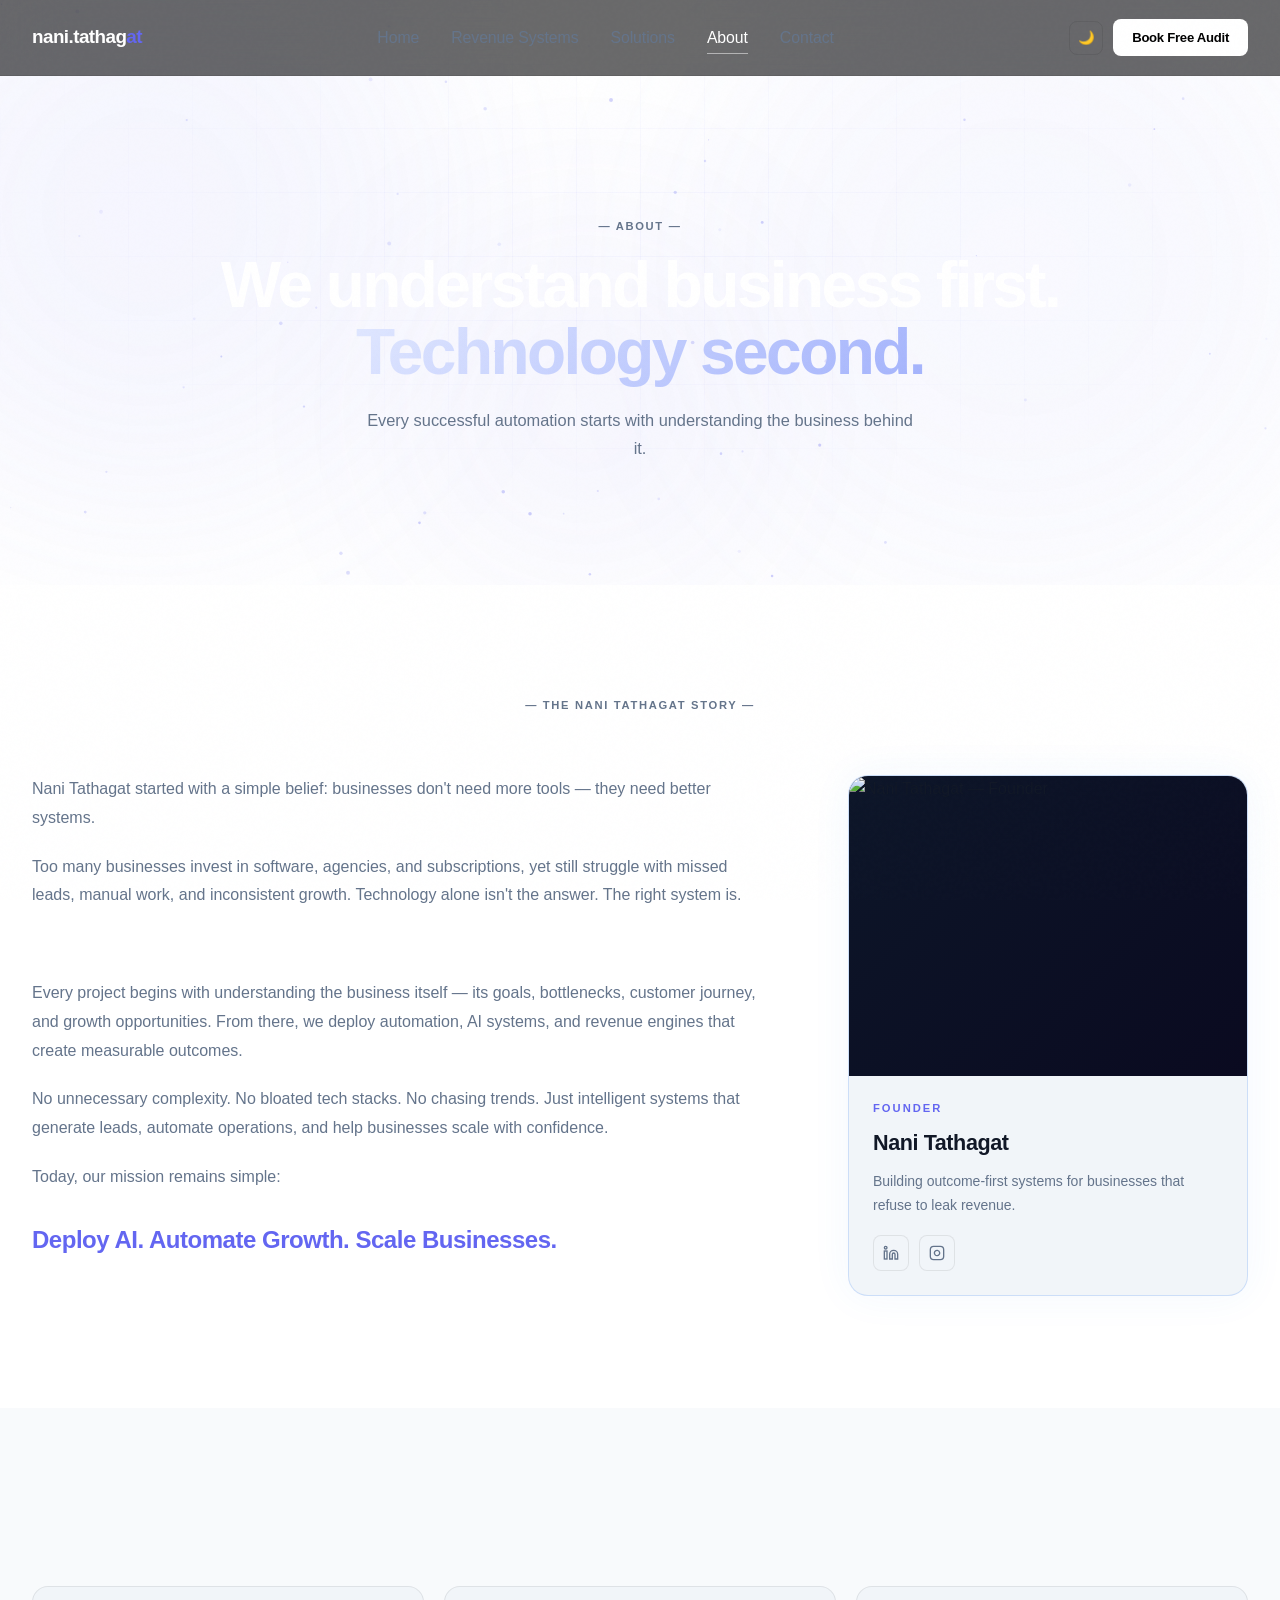
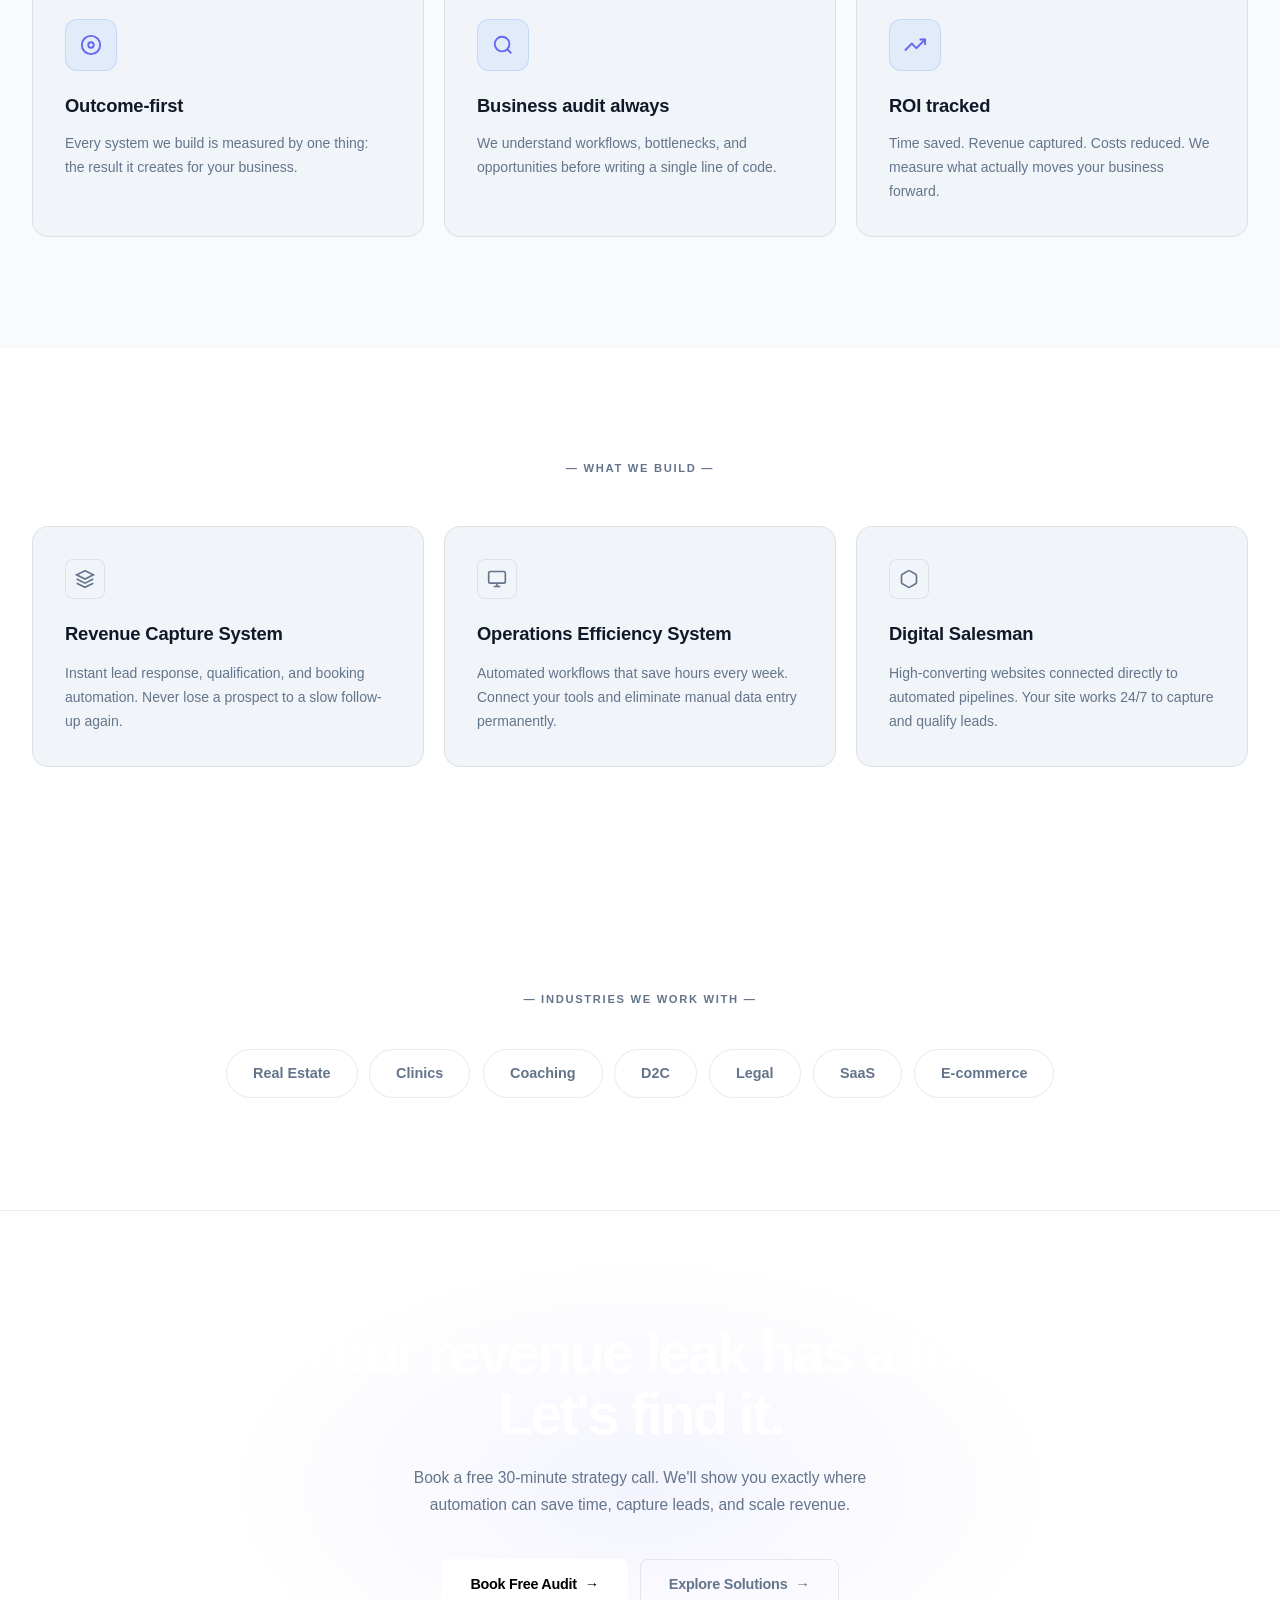
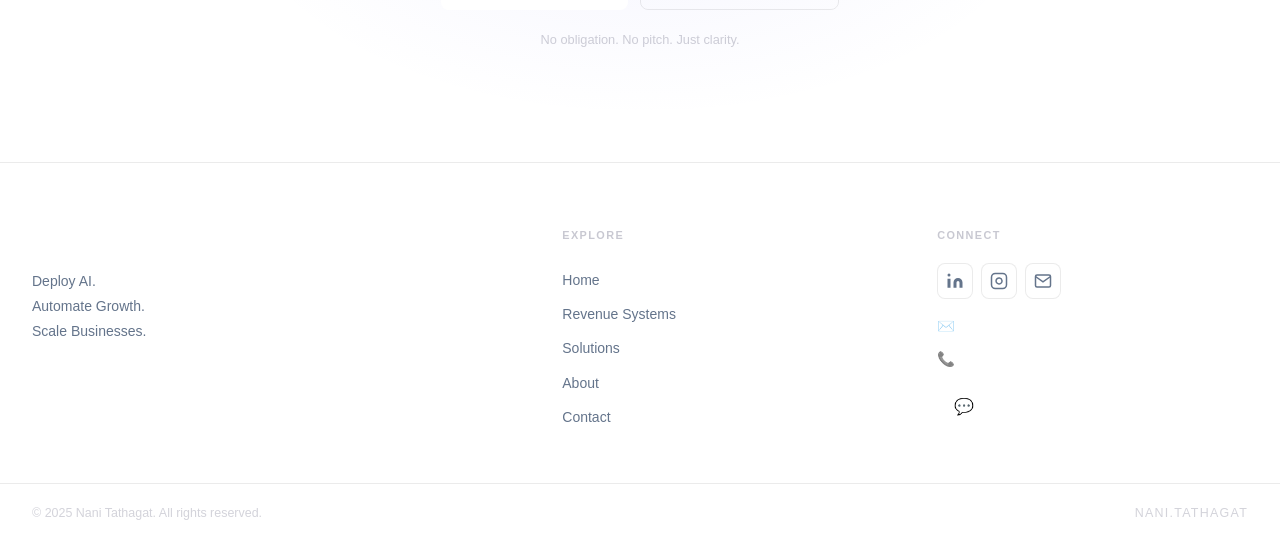
==== commit 1933e298: "change name" ====
--- a/about.html
+++ b/about.html
@@ -3,7 +3,7 @@
 <head>
 <meta charset="UTF-8">
 <meta name="viewport" content="width=device-width, initial-scale=1.0">
-<title>About — nani.tathagat</title>
+<title>About — nanitathagat</title>
 <link rel="stylesheet" href="assets/css/style.css">
 <link rel="preconnect" href="https://fonts.googleapis.com">
 <link rel="preconnect" href="https://fonts.gstatic.com" crossorigin>
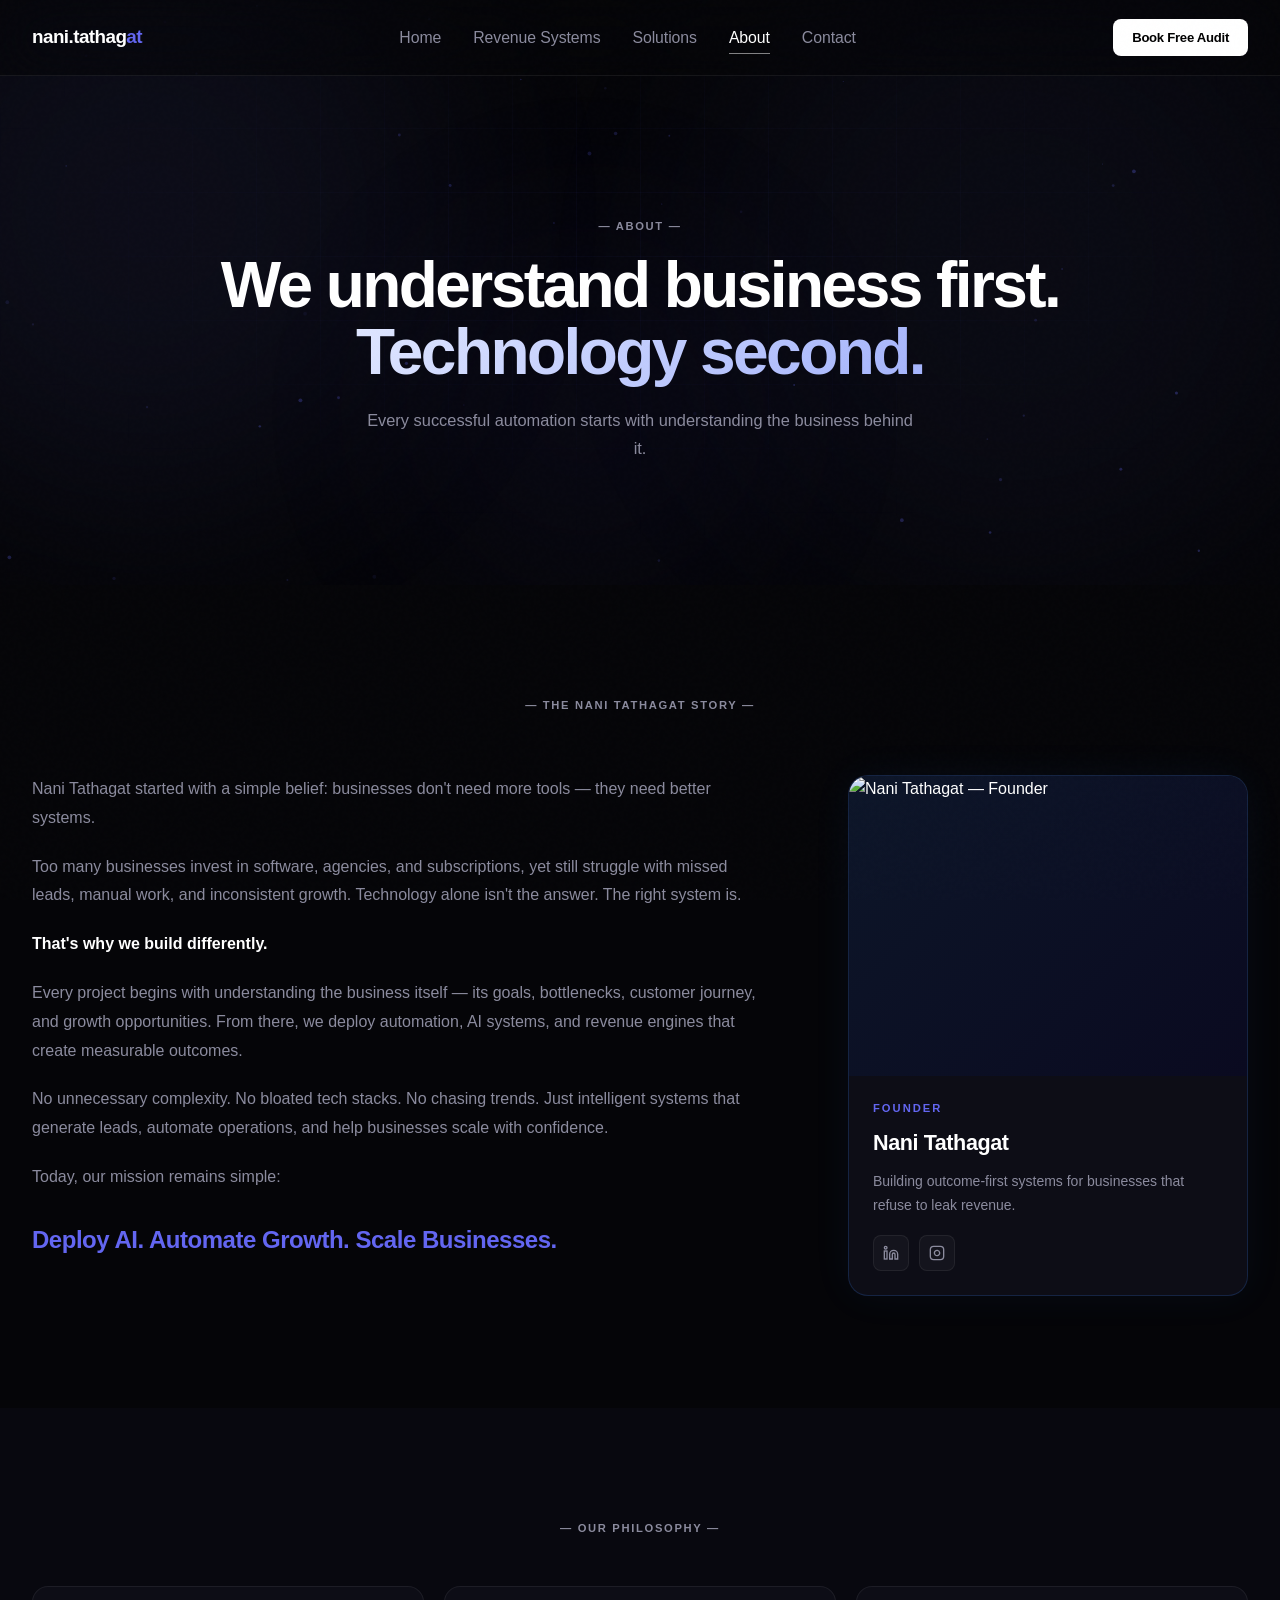
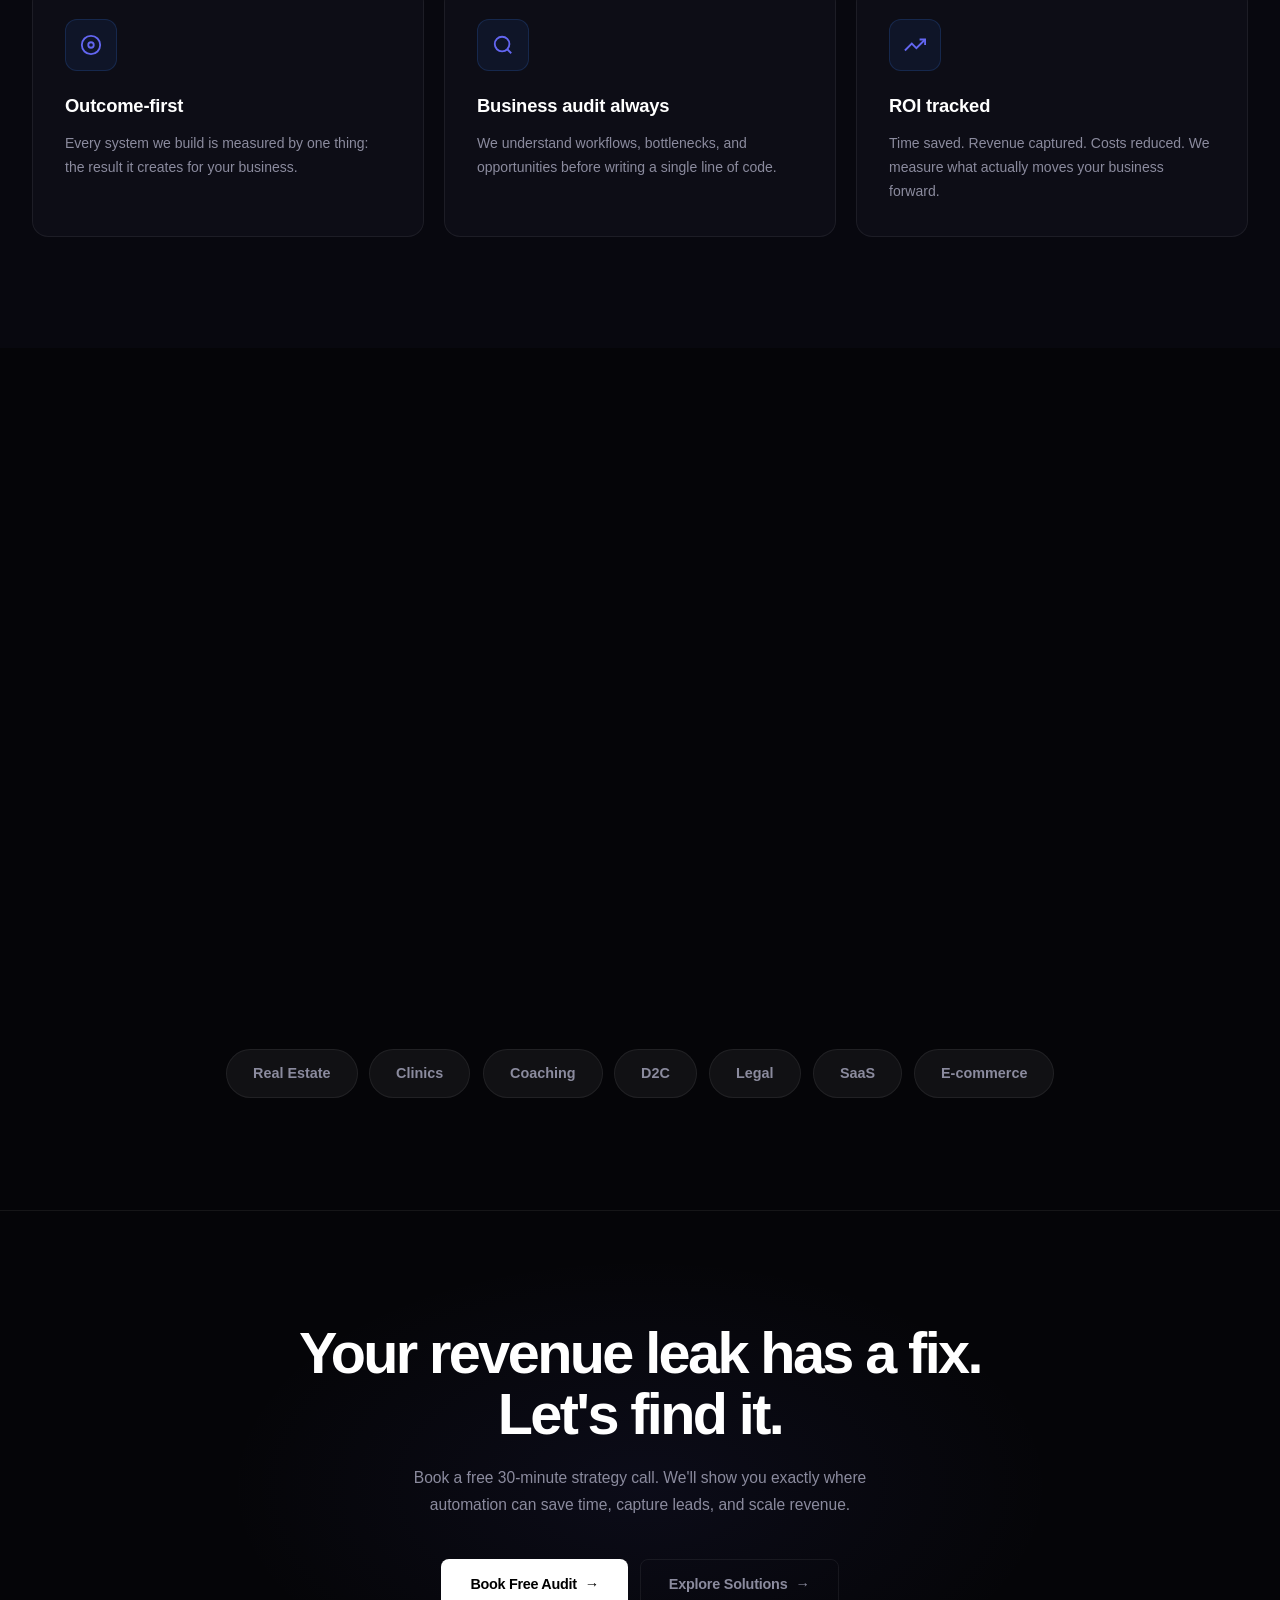
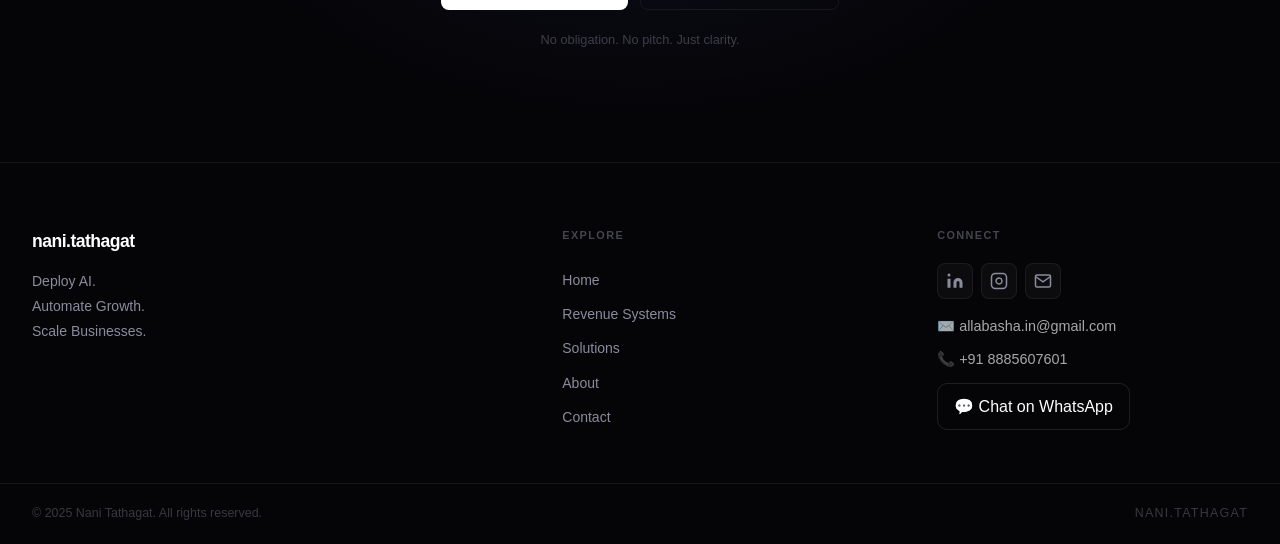
==== commit e16d7e42: "new update" ====
--- a/about.html
+++ b/about.html
@@ -55,12 +55,12 @@
         <li><a href="contact.html" class="nav-link">Contact</a></li>
       </ul>
       <div class="nav-right">
-        <button class="theme-toggle" id="themeToggle" aria-label="Toggle theme">
+        <!-- <button class="theme-toggle" id="themeToggle" aria-label="Toggle theme">
           <svg width="18" height="18" viewBox="0 0 24 24" fill="none" stroke="currentColor" stroke-width="2">
             <circle cx="12" cy="12" r="4"/>
             <path d="M12 2v2M12 20v2M4.93 4.93l1.41 1.41M17.66 17.66l1.41 1.41M2 12h2M20 12h2M6.34 17.66l-1.41 1.41M19.07 4.93l-1.41 1.41"/>
           </svg>
-        </button>
+        </button> -->
         <a href="contact.html" class="btn-audit-nav">Book Free Audit</a>
         <button class="hamburger" id="hamburger" aria-label="Menu">
           <span></span><span></span><span></span>
--- a/assets/css/style.css
+++ b/assets/css/style.css
@@ -102,14 +102,6 @@
   -webkit-backdrop-filter: blur(28px) saturate(1.6);
   border-bottom: 1px solid var(--border);
   transition: background var(--transition), border-color var(--transition), box-shadow var(--transition);
-  [data-theme="light"] .navbar {
-  background: rgba(255,255,255,.85);
-  border-bottom: 1px solid rgba(0,0,0,.08);
-}
-
-[data-theme="light"] .navbar.scrolled {
-  background: rgba(255,255,255,.95);
-}
 }
 
 .navbar.scrolled {
@@ -1111,29 +1103,6 @@
   box-shadow: 0 0 24px rgba(239, 68, 68, 0.18);
 }
 
-/*====================================
-      MOBILE
-    =====================================*/
-@media (max-width: 768px) {
-  .hero-container {
-    grid-template-columns: 1fr;
-    gap: 48px;
-    padding: 80px 24px;
-  }
-
-  .hero-right {
-    display: none;
-  }
-
-  .hero-sub {
-    max-width: 100%;
-  }
-
-  .hero-meta {
-    display: none;
-  }
-  
-}
 
 
 
@@ -2563,10 +2532,22 @@
   }
 }
 
+
+/*====================================
+      MOBILE
+    =====================================*/
 @media (max-width: 768px) {
   .nav-links {
     display: none;
   }
+
+  .btn-audit-nav {
+    display: none !important;
+}
+
+.theme-toggle {
+    display: none !important;
+}
 
   .hamburger {
     display: flex;
@@ -2642,8 +2623,22 @@
   }
 
   .nav-container {
-    padding: 0 20px;
-  }
+  display: flex;
+  align-items: center;
+  justify-content: space-between;
+  padding: 0 16px;
+}
+
+.nav-right {
+  display: flex;
+  align-items: center;
+  margin-left: auto;
+  gap: 10px;
+}
+ .nav-logo {
+  font-size: 1rem;
+  white-space: nowrap;
+}
 
   .acc-header {
     padding: 22px 20px;
@@ -2784,42 +2779,3 @@
   --muted: #8b8b9e;
 }
 
-/* LIGHT MODE */
-
-[data-theme="light"] {
-  --bg: #ffffff;
-  --bg-card: #f8fafc;
-  --bg-card2: #f1f5f9;
-
-  --text: #111827;
-
-  --muted: #64748b;
-  --muted-bright: #475569;
-
-  --border: rgba(0,0,0,0.08);
-  --border-blue: rgba(99,102,241,0.25);
-
-  --glow: rgba(99,102,241,0.08);
-
-  --shadow-card:
-      0 4px 20px rgba(0,0,0,0.08);
-
-  --shadow-hover:
-      0 10px 30px rgba(0,0,0,0.12);
-}
-
-
-[data-theme="light"] .problem-card,
-[data-theme="light"] .solution-card,
-[data-theme="light"] .system-card,
-[data-theme="light"] .acc-item,
-[data-theme="light"] .why-card,
-[data-theme="light"] .form-card {
-
-    background: #ffffff;
-
-    border-color:
-    rgba(0,0,0,.08);
-}
-
-
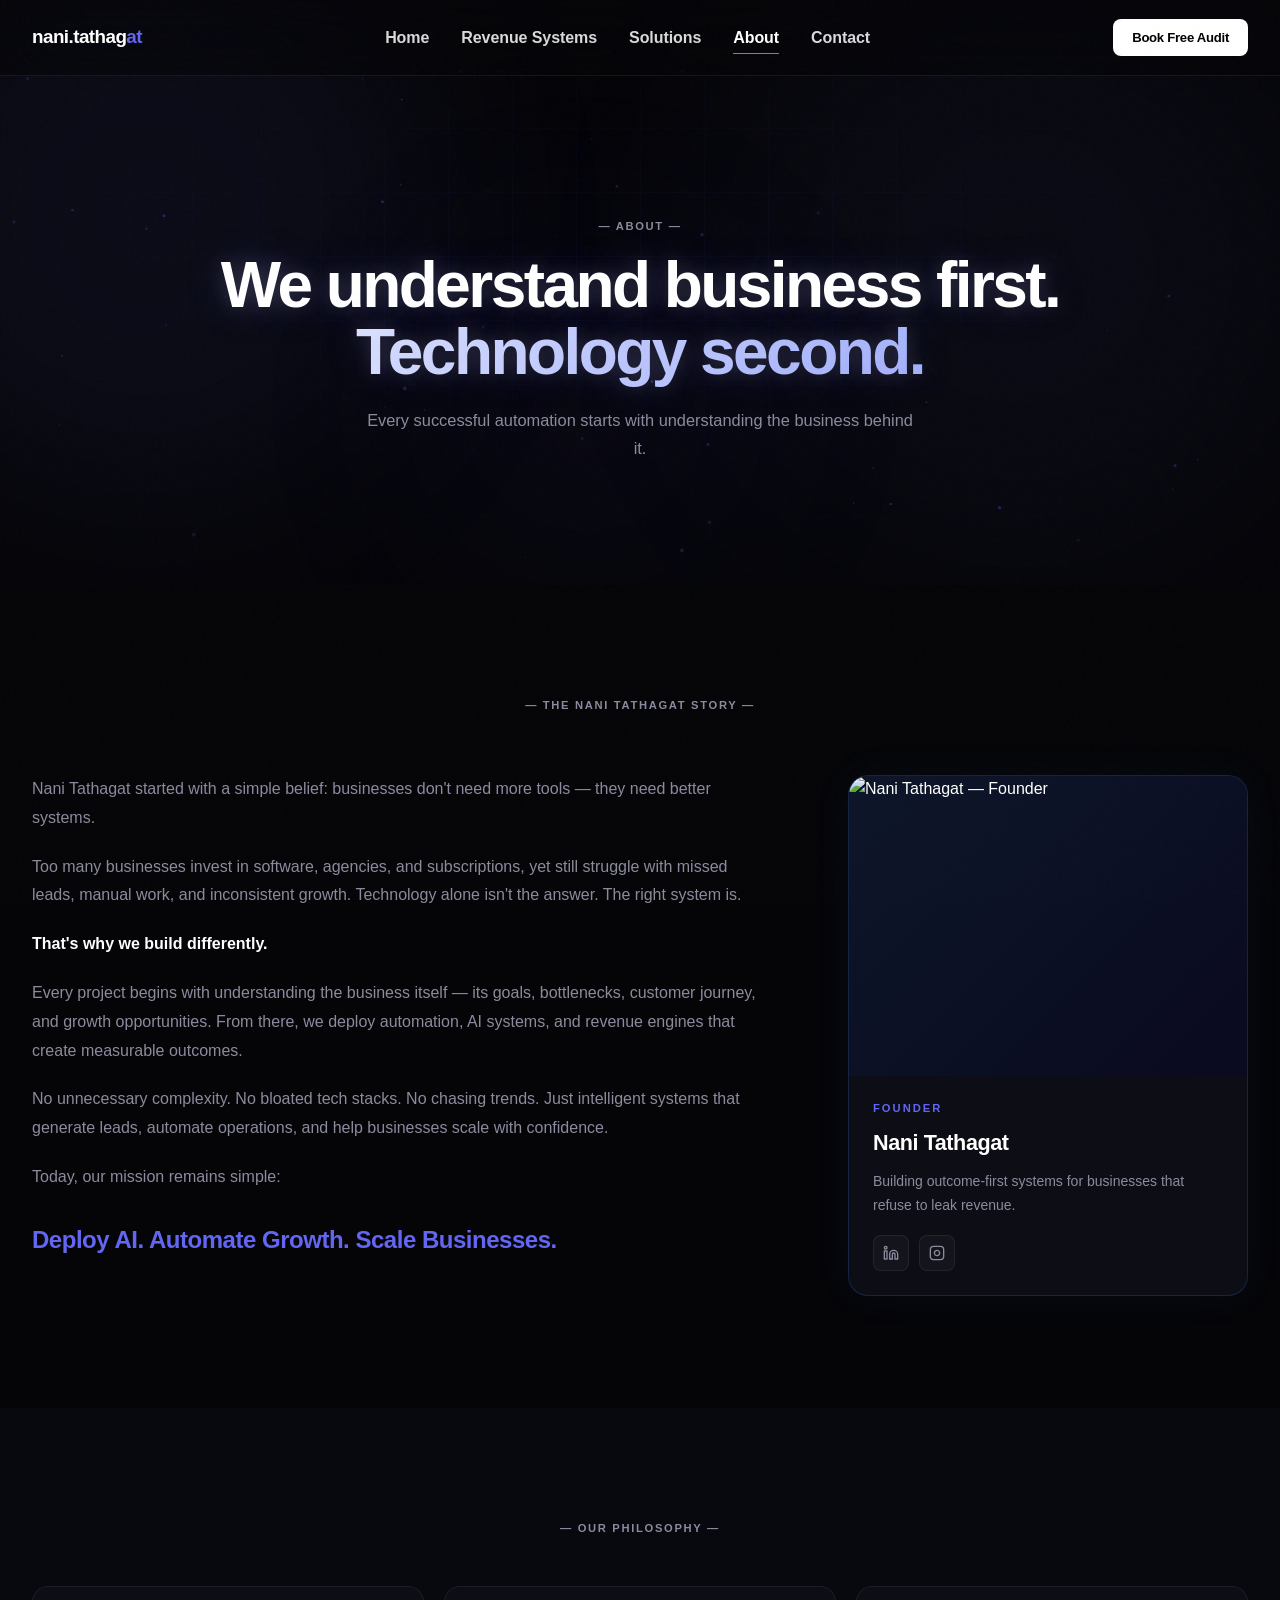
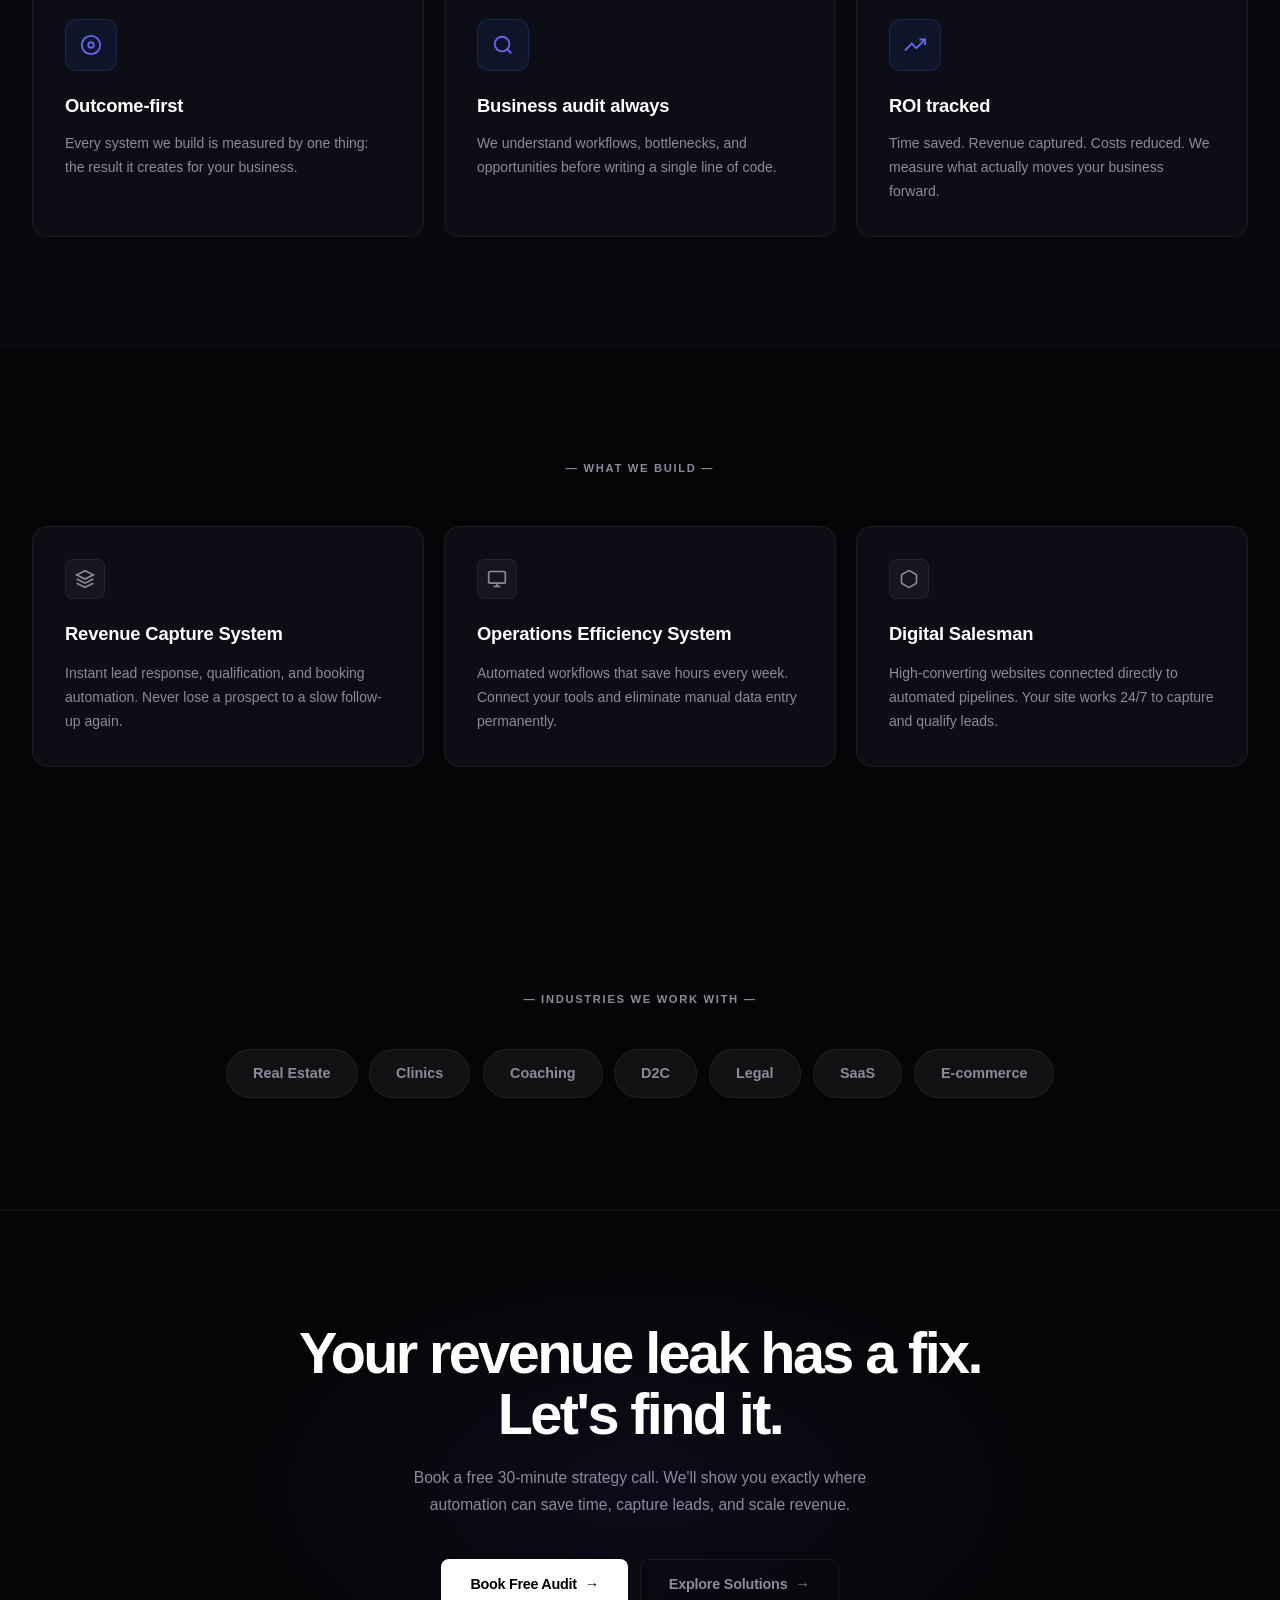
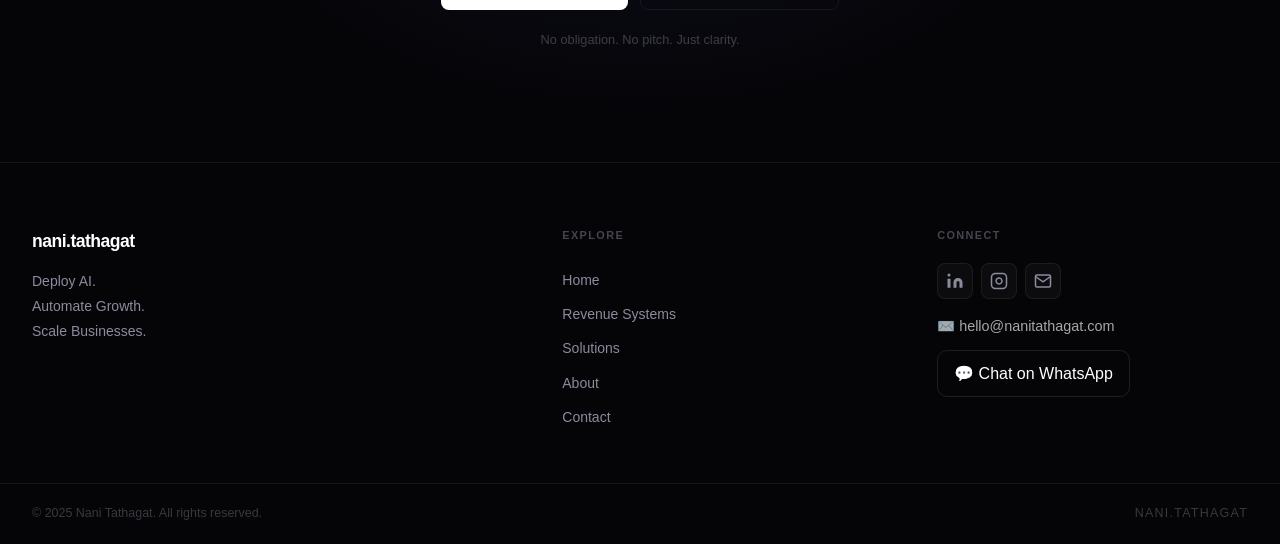
==== commit ae7772ac: "remove phone number" ====
--- a/about.html
+++ b/about.html
@@ -257,7 +257,7 @@
               <line x1="17.5" y1="6.5" x2="17.51" y2="6.5" />
             </svg>
           </a>
-          <a href="mailto:allabasha.in@gmail.com" class="social-btn" aria-label="Email">
+          <a href="mailto:hello@nanitathagat.com" class="social-btn" aria-label="Email">
             <svg width="18" height="18" fill="none" stroke="currentColor" stroke-width="2" viewBox="0 0 24 24">
               <path d="M4 4h16c1.1 0 2 .9 2 2v12c0 1.1-.9 2-2 2H4c-1.1 0-2-.9-2-2V6c0-1.1.9-2 2-2z" />
               <polyline points="22,6 12,13 2,6" />
@@ -265,16 +265,16 @@
           </a>
         </div>
         <p class="footer-email">
-          ✉️ allabasha.in@gmail.com
+          ✉️ hello@nanitathagat.com
         </p>
 
-        <p class="footer-phone">
-          <a href="tel:+918885607601">
-            📞 +91 8885607601
+        <!-- <p class="footer-phone">
+          <a href="tel:+91">
+            📞 +91 
           </a>
-        </p>
-
-        <a href="https://wa.me/6303310449" target="_blank" class="footer-whatsapp">
+        </p> -->
+
+        <a href="https://wa.me/" target="_blank" class="footer-whatsapp">
           💬 Chat on WhatsApp
         </a>
       </div>
--- a/assets/css/style.css
+++ b/assets/css/style.css
@@ -146,9 +146,9 @@
 }
 
 .nav-link {
-  font-size: 0.99rem;
-  font-weight: 500;
-  color: var(--muted);
+  font-size: 1rem;
+  font-weight: 700;
+  color: rgba(255,255,255,0.85);
   position: relative;
   padding: 7px 15px;
   border-radius: var(--radius-sm);
@@ -452,10 +452,19 @@
   letter-spacing: -0.04em;
   margin-bottom: 24px;
   color: #fff;
+  text-shadow:
+      0 0 20px rgba(255,255,255,0.15),
+      0 0 40px rgba(99,102,241,0.25);
 }
 
 .gradient-text {
-  background: linear-gradient(135deg, #e0e7ff 0%, #a5b4fc 35%, #c7d2fe 65%, #f0f0ff 100%);
+ background: linear-gradient(
+    135deg,
+    #ffffff,
+    #818cf8,
+    #6366f1,
+    #ffffff
+  );
   background-size: 300%;
   -webkit-background-clip: text;
   -webkit-text-fill-color: transparent;
@@ -475,11 +484,11 @@
 
 .hero-sub {
   font-size: 1.025rem;
-  color: var(--muted);
+  color: rgba(255,255,255,0.78);
   line-height: 1.72;
   margin-bottom: 36px;
   max-width: 480px;
-  font-weight: 400;
+  font-weight: 500;
 }
 
 .hero-btns {
@@ -521,8 +530,8 @@
 
 .hero-stat-label {
   font-size: 0.68rem;
-  font-weight: 500;
-  color: var(--muted);
+  font-weight: 600;
+  color: rgba(255,255,255,0.75);
   letter-spacing: 0.04em;
   text-transform: uppercase;
 }
@@ -2779,3 +2788,34 @@
   --muted: #8b8b9e;
 }
 
+@media (max-width: 768px) {
+
+  .hero-heading{
+      font-size: 3rem;
+      font-weight: 900;
+      line-height: 1.05;
+  }
+
+  .hero-sub{
+      font-size: 1rem;
+      font-weight: 500;
+      color: rgba(255,255,255,0.85);
+  }
+
+  .nav-link,
+  .mobile-link{
+      font-size: 1rem;
+      font-weight: 700;
+      color: #fff;
+  }
+
+  .hero-stat-value{
+      font-size: 1.3rem;
+      font-weight: 800;
+  }
+
+  .hero-stat-label{
+      color: rgba(255,255,255,0.75);
+  }
+
+}
